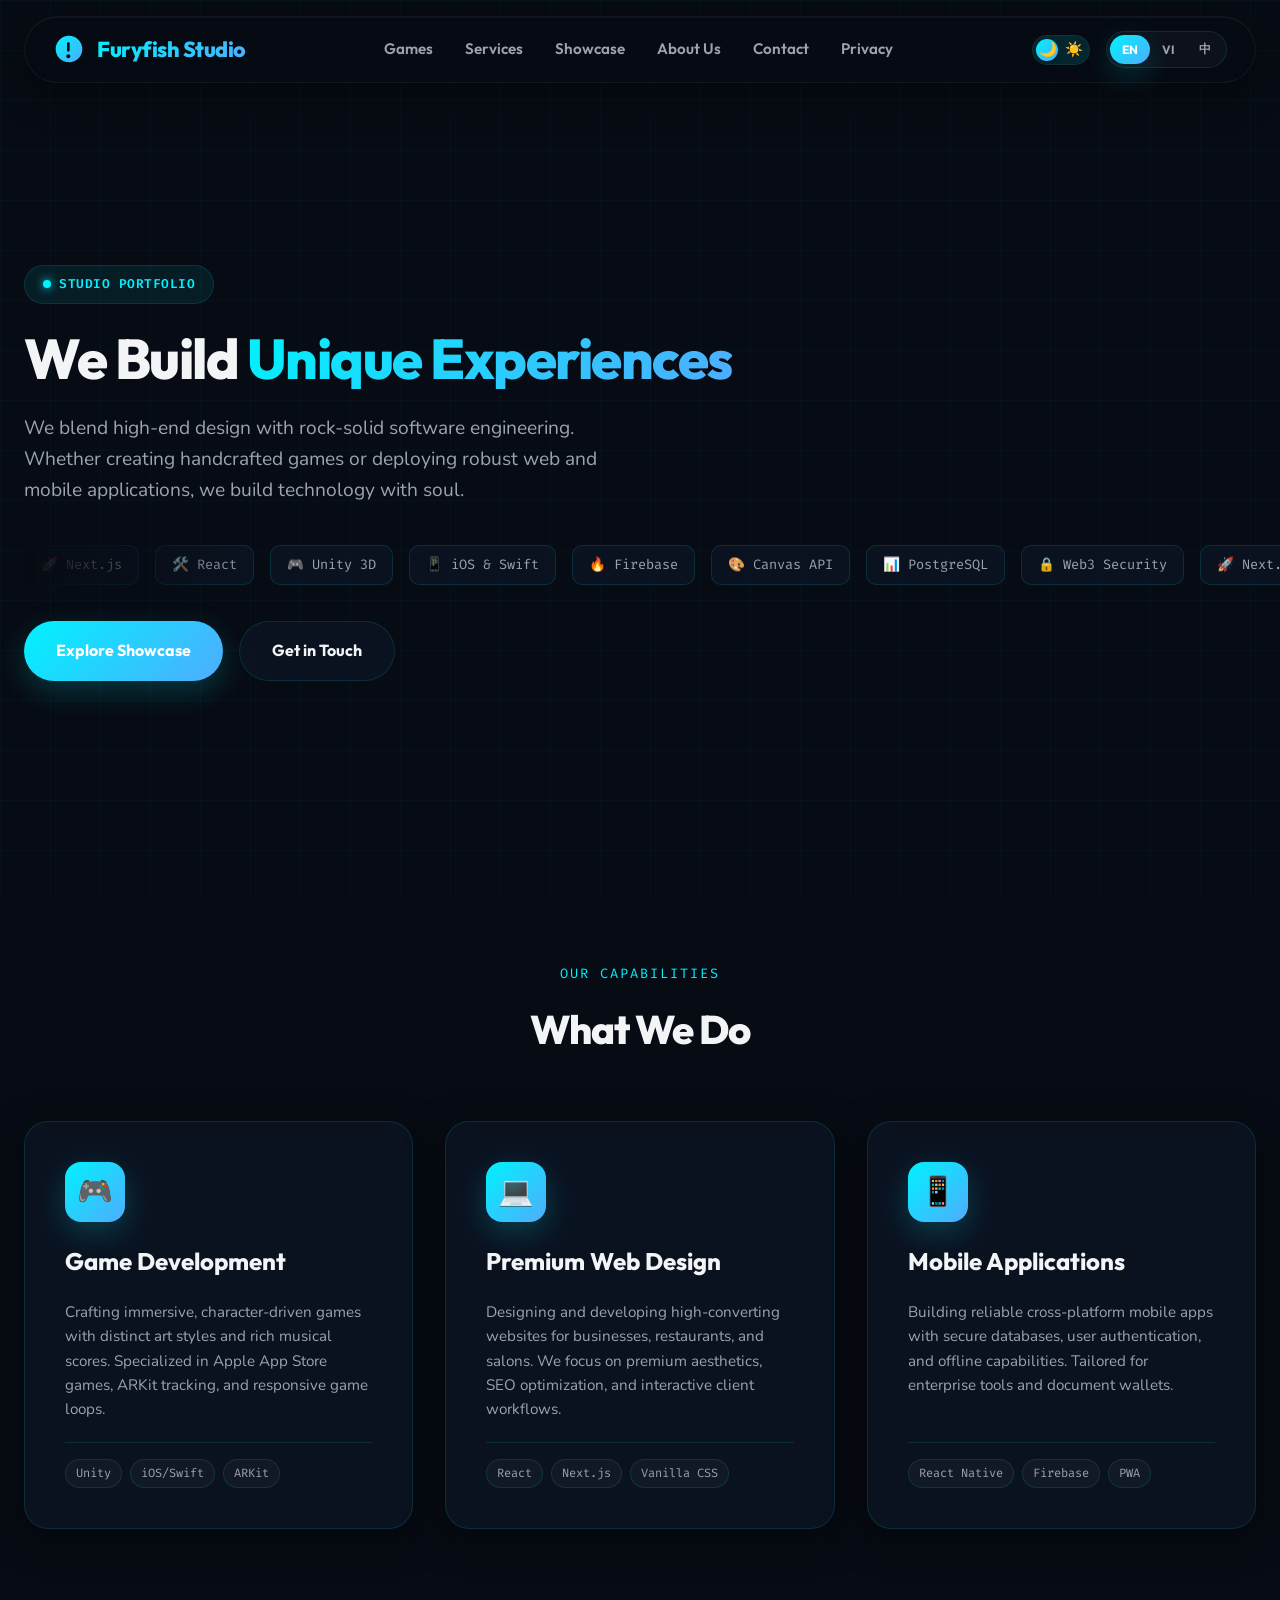
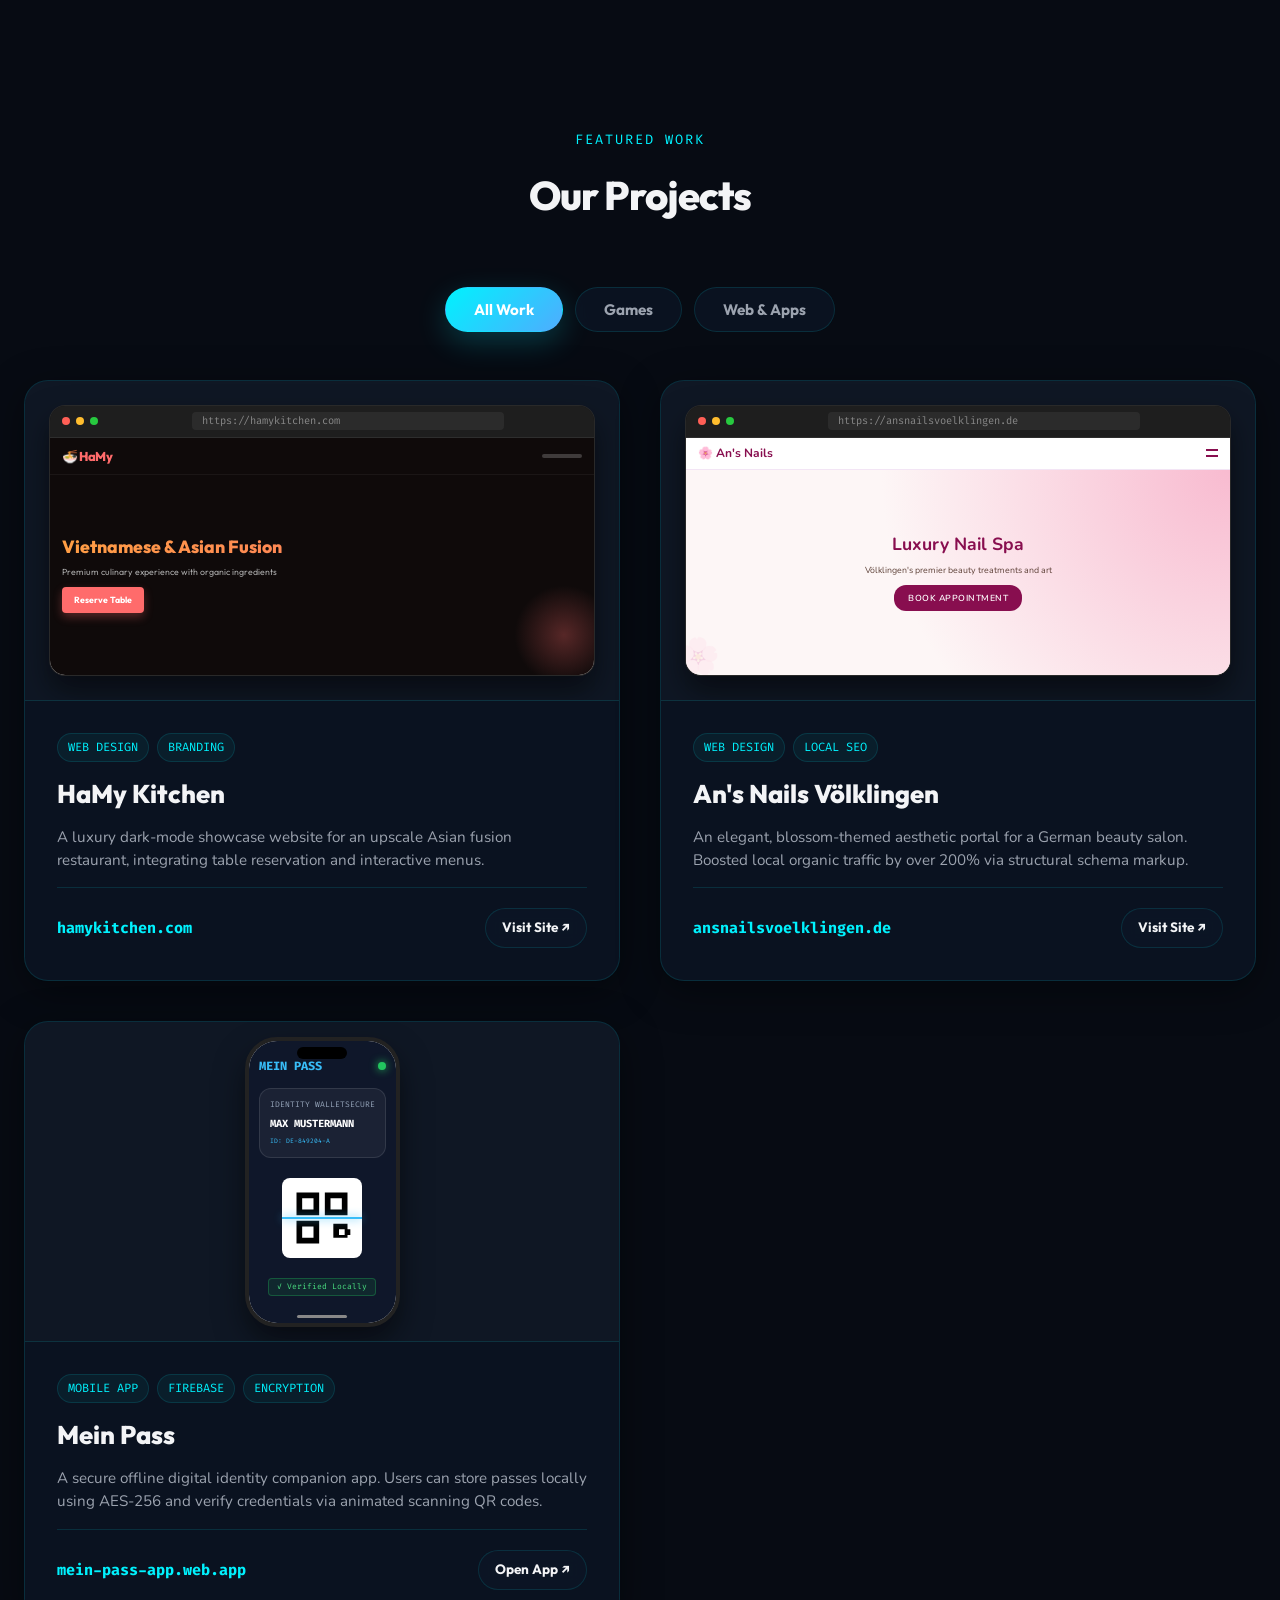
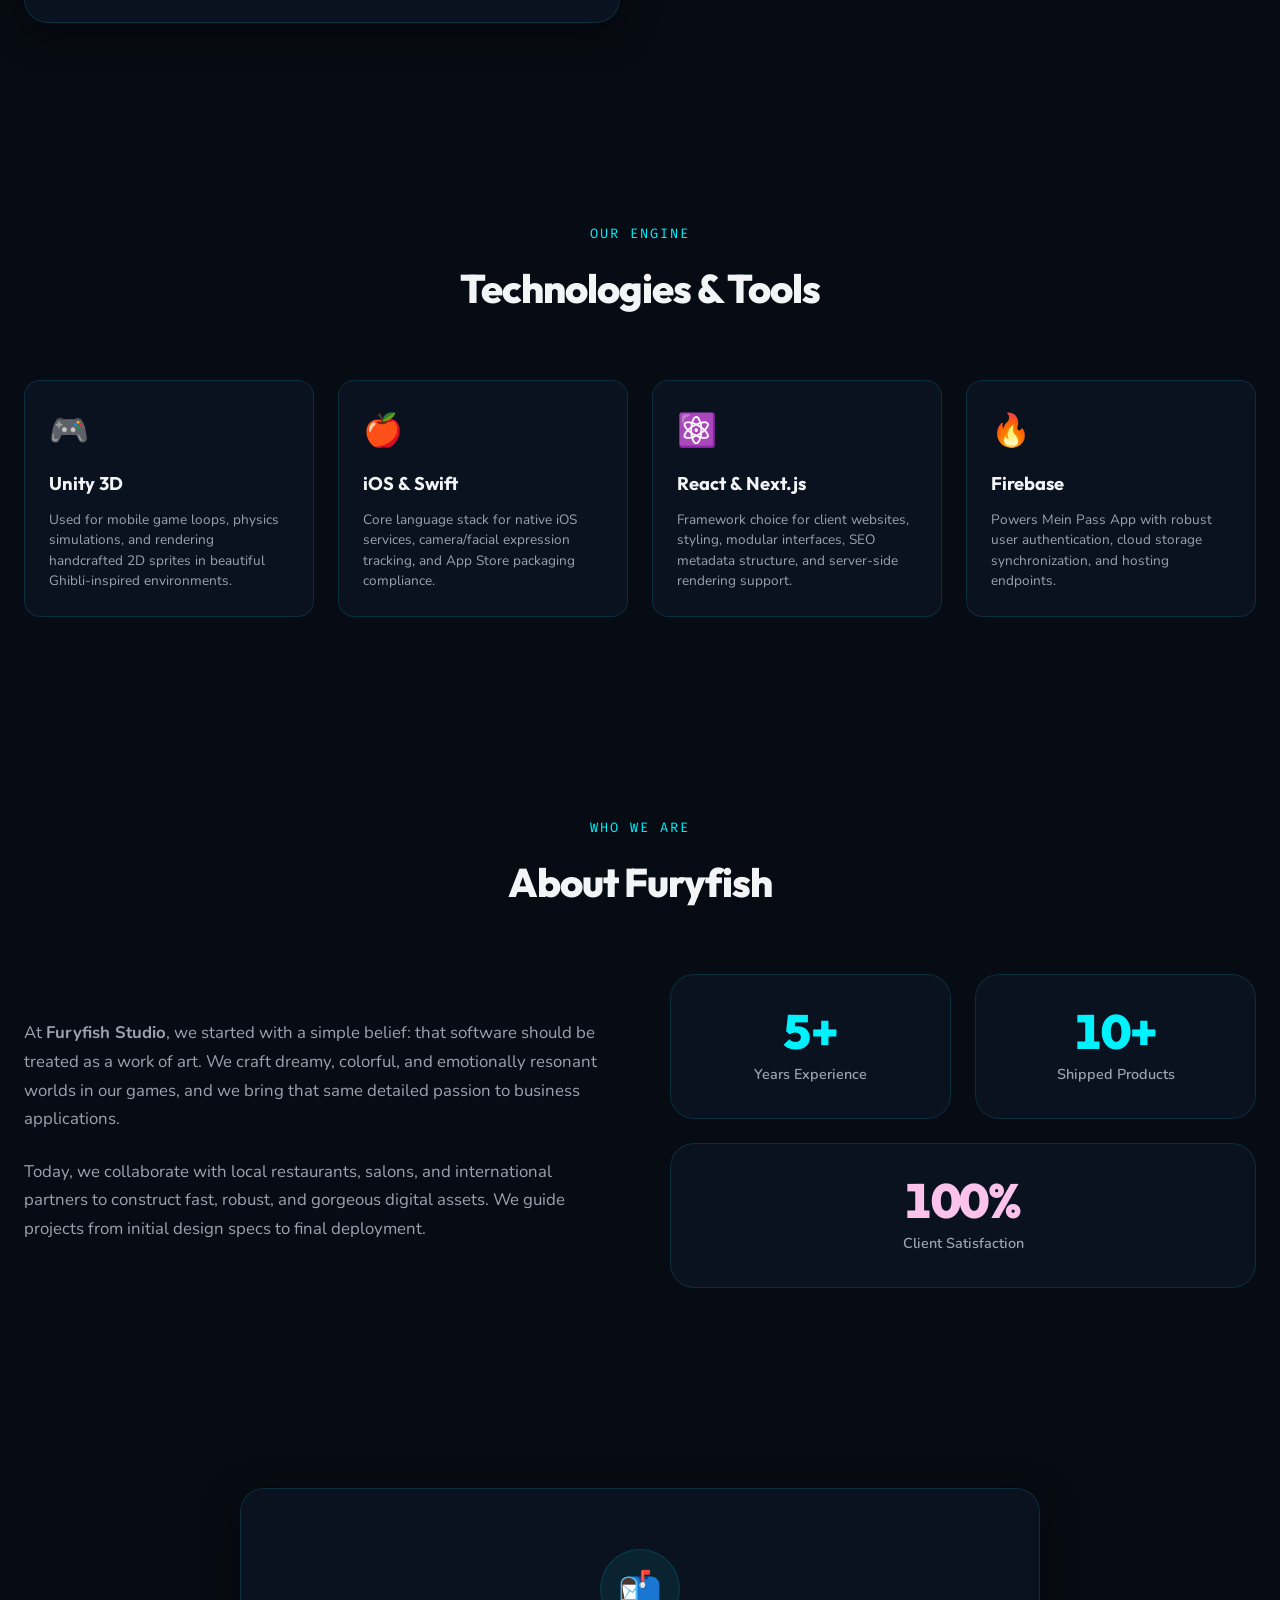
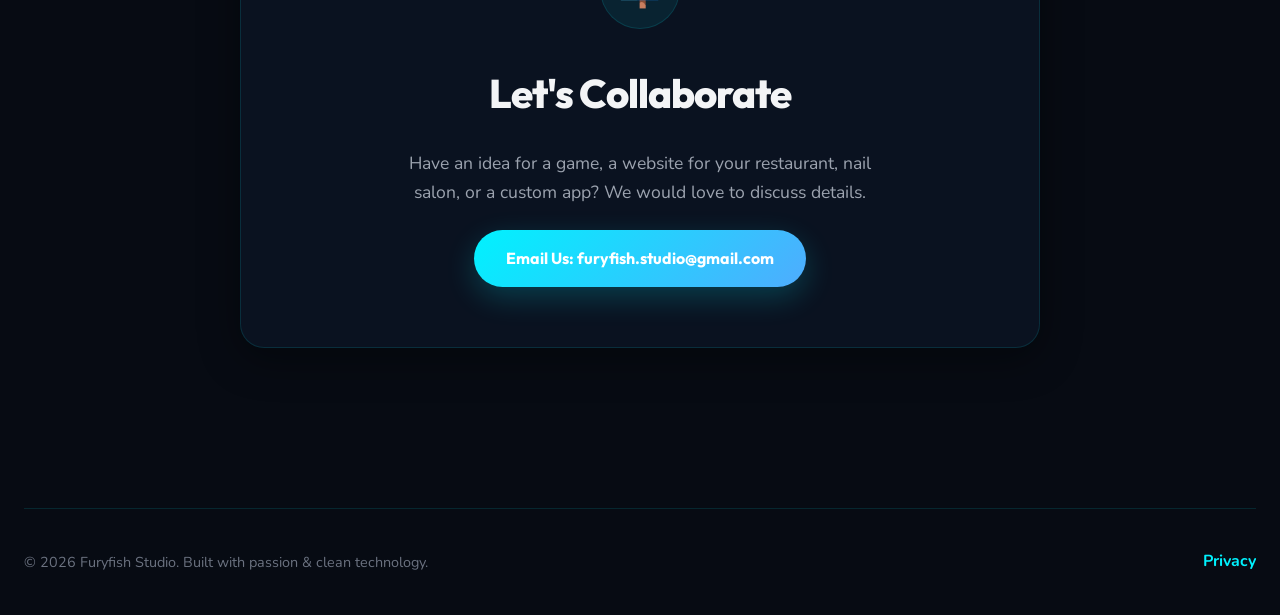
==== index.html @ 98fb96e5 "Redesign portfolio: Add premium dark/light themes, interactive CSS mockups, multi-language expansion" ====
<!DOCTYPE html>
<html lang="en" data-theme="dark">

<head>
    <meta charset="UTF-8">
    <meta name="viewport" content="width=device-width, initial-scale=1.0">
    <title>Furyfish Studio - Games, Apps & Premium Web Development</title>
    <meta name="description"
        content="Furyfish Studio - Premium game development and high-performance website/mobile app design. Discover our projects and software engineering capabilities.">
    <link rel="preconnect" href="https://fonts.googleapis.com">
    <link rel="preconnect" href="https://fonts.gstatic.com" crossorigin>
    <link href="https://fonts.googleapis.com/css2?family=Nunito:wght@400;500;600;700&family=Outfit:wght@400;500;600;700;800&family=Fira+Code:wght@400;500&display=swap" rel="stylesheet">
    <link rel="stylesheet" href="styles.css">
</head>

<body>
    <!-- Accessibility Skip Link -->
    <a href="#main-content" class="skip-link">Skip to main content</a>

    <!-- Background Grid & Canvas Particles -->
    <div class="background-grid"></div>
    <canvas id="abyss-canvas"></canvas>

    <!-- Animated Horizon Elements (Light Mode Only) -->
    <div class="clouds">
        <div class="cloud cloud-1"></div>
        <div class="cloud cloud-2"></div>
        <div class="cloud cloud-3"></div>
    </div>
    <div class="hills">
        <div class="hill hill-1"></div>
        <div class="hill hill-2"></div>
        <div class="hill hill-3"></div>
    </div>

    <div class="container">
        <!-- Navigation Menu -->
        <nav class="nav-menu">
            <a href="#" class="brand" aria-label="Furyfish Studio Home">
                <svg class="brand-logo" viewBox="0 0 24 24">
                    <defs>
                        <linearGradient id="logo-grad" x1="0%" y1="0%" x2="100%" y2="100%">
                            <stop offset="0%" stop-color="#00f2fe" />
                            <stop offset="100%" stop-color="#4facfe" />
                        </linearGradient>
                    </defs>
                    <path d="M12 2C6.48 2 2 6.48 2 12s4.48 10 10 10 10-4.48 10-10S17.52 2 12 2zm1 15.5c0 .83-.67 1.5-1.5 1.5s-1.5-.67-1.5-1.5.67-1.5 1.5-1.5 1.5.67 1.5 1.5zm-1.5-3.5c-.55 0-1-.45-1-1V8c0-.55.45-1 1-1s1.45.45 1 1v5c0 .55-.45 1-1 1z"/>
                </svg>
                <span class="brand-name">Furyfish Studio</span>
            </a>
            
            <div class="nav-links">
                <a href="#games" data-i18n="navGames">Games</a>
                <a href="#services" data-i18n="navServices">Services</a>
                <a href="#showcase" data-i18n="navShowcase">Showcase</a>
                <a href="#about" data-i18n="navAbout">About</a>
                <a href="#contact" data-i18n="navContact">Contact</a>
                <a href="privacy.html" data-i18n="navPrivacy">Privacy</a>
            </div>

            <div class="nav-controls">
                <!-- Theme Toggle Switch -->
                <button class="theme-toggle" id="theme-toggle" aria-label="Toggle light and dark theme">
                    <div class="theme-toggle-dot"></div>
                    <span class="theme-toggle-icon">🌙</span>
                    <span class="theme-toggle-icon">☀️</span>
                </button>

                <!-- Language Switcher -->
                <div class="lang-switcher">
                    <button class="lang-btn active" data-lang="en">EN</button>
                    <button class="lang-btn" data-lang="vi">VI</button>
                    <button class="lang-btn" data-lang="zh">中</button>
                </div>
            </div>
        </nav>

        <!-- Main Content Wrapper -->
        <main id="main-content">
            
            <!-- Hero Section -->
            <section class="hero">
                <div class="hero-info">
                    <div class="hero-badge" data-i18n="heroBadge">Studio Portfolio</div>
                    <h1 class="hero-title">
                        <span data-i18n="heroTitlePre">We Build</span> 
                        <span class="gradient-text" data-i18n="heroTitlePost">Unique Experiences</span>
                    </h1>
                    <p class="hero-tagline" data-i18n="heroTagline">
                        We blend high-end design with rock-solid software engineering. Whether creating handcrafted games or deploying robust web and mobile applications, we build technology with soul.
                    </p>
                    
                    <!-- Tech Marquee Slide -->
                    <div class="hero-tech-slider">
                        <div class="tech-track">
                            <span class="tech-tag">🚀 Next.js</span>
                            <span class="tech-tag">🛠️ React</span>
                            <span class="tech-tag">🎮 Unity 3D</span>
                            <span class="tech-tag">📱 iOS & Swift</span>
                            <span class="tech-tag">🔥 Firebase</span>
                            <span class="tech-tag">🎨 Canvas API</span>
                            <span class="tech-tag">📊 PostgreSQL</span>
                            <span class="tech-tag">🔒 Web3 Security</span>
                            <!-- Duplicated for Infinite Scroll Loop -->
                            <span class="tech-tag">🚀 Next.js</span>
                            <span class="tech-tag">🛠️ React</span>
                            <span class="tech-tag">🎮 Unity 3D</span>
                            <span class="tech-tag">📱 iOS & Swift</span>
                            <span class="tech-tag">🔥 Firebase</span>
                            <span class="tech-tag">🎨 Canvas API</span>
                            <span class="tech-tag">📊 PostgreSQL</span>
                            <span class="tech-tag">🔒 Web3 Security</span>
                        </div>
                    </div>

                    <div class="hero-ctas">
                        <a href="#showcase" class="btn-primary" data-i18n="heroCtaShowcase">Explore Portfolio</a>
                        <a href="#contact" class="btn-secondary" data-i18n="heroCtaContact">Discuss Project</a>
                    </div>
                </div>

                <!-- Floating Artwork on Right Side -->
                <div class="hero-art-container">
                    <div class="floating-artwork">
                        <span class="floating-logo-bg">🐟</span>
                        <div class="floating-badge fb-1">🎨 Creative Art</div>
                        <div class="floating-badge fb-2">⚡ Clean Code</div>
                        <div class="floating-badge fb-3">📱 Responsive</div>
                    </div>
                </div>
            </section>

            <!-- Services Section -->
            <section id="services" class="services">
                <div class="section-header">
                    <span class="section-pre" data-i18n="servicesSub">OUR CAPABILITIES</span>
                    <h2 class="section-title" data-i18n="servicesTitle">What We Do</h2>
                </div>
                <div class="services-grid">
                    <!-- Game Dev -->
                    <div class="service-card">
                        <div class="service-icon">🎮</div>
                        <h3 class="service-title" data-i18n="serviceGameTitle">Game Development</h3>
                        <p class="service-desc" data-i18n="serviceGameDesc">
                            Crafting immersive, character-driven games with distinct art styles and rich musical scores. Specialized in Apple App Store games, ARKit tracking, and responsive game loops.
                        </p>
                        <div class="service-techs">
                            <span class="service-tech-badge">Unity</span>
                            <span class="service-tech-badge">iOS/Swift</span>
                            <span class="service-tech-badge">ARKit</span>
                        </div>
                    </div>
                    <!-- Web Dev -->
                    <div class="service-card">
                        <div class="service-icon">💻</div>
                        <h3 class="service-title" data-i18n="serviceWebTitle">Premium Web Design</h3>
                        <p class="service-desc" data-i18n="serviceWebDesc">
                            Designing and developing high-converting websites for businesses, restaurants, and salons. We focus on premium aesthetics, SEO optimization, and interactive client workflows.
                        </p>
                        <div class="service-techs">
                            <span class="service-tech-badge">React</span>
                            <span class="service-tech-badge">Next.js</span>
                            <span class="service-tech-badge">Vanilla CSS</span>
                        </div>
                    </div>
                    <!-- Mobile Apps -->
                    <div class="service-card">
                        <div class="service-icon">📱</div>
                        <h3 class="service-title" data-i18n="serviceAppTitle">Mobile Applications</h3>
                        <p class="service-desc" data-i18n="serviceAppDesc">
                            Building reliable cross-platform mobile apps with secure databases, user authentication, and offline capabilities. Tailored for enterprise tools and document wallets.
                        </p>
                        <div class="service-techs">
                            <span class="service-tech-badge">React Native</span>
                            <span class="service-tech-badge">Firebase</span>
                            <span class="service-tech-badge">PWA</span>
                        </div>
                    </div>
                </div>
            </section>

            <!-- Showcase Section -->
            <section id="showcase" class="showcase">
                <div class="section-header">
                    <span class="section-pre" data-i18n="showcaseSub">FEATURED WORK</span>
                    <h2 class="section-title" data-i18n="showcaseTitle">Our Projects</h2>
                </div>

                <!-- Showcase Tabs Filters -->
                <div class="tabs-container">
                    <button class="tab-btn active" data-filter="all" data-i18n="tabAll">All Work</button>
                    <button class="tab-btn" data-filter="game" data-i18n="tabGames">Games</button>
                    <button class="tab-btn" data-filter="web-app" data-i18n="tabWebApps">Web & Apps</button>
                </div>

                <!-- Grid containing both JSON-loaded games and local mockups -->
                <div class="showcase-grid" id="showcase-grid">
                    
                    <!-- 1. HaMy Kitchen (Local Web Showcase) -->
                    <article class="project-card" data-type="web-app" data-project-id="hamy">
                        <div class="project-media-container">
                            <div class="mockup-browser">
                                <div class="browser-header">
                                    <div class="browser-dots">
                                        <div class="browser-dot bd-close"></div>
                                        <div class="browser-dot bd-min"></div>
                                        <div class="browser-dot bd-max"></div>
                                    </div>
                                    <div class="browser-address">https://hamykitchen.com</div>
                                </div>
                                <div class="browser-screen">
                                    <!-- Embedded Miniature Site Preview -->
                                    <div class="preview-hamy">
                                        <nav class="hamy-nav">
                                            <span class="hamy-logo">🍜 HaMy</span>
                                            <div class="hamy-nav-links"></div>
                                        </nav>
                                        <div class="hamy-hero">
                                            <span class="hamy-title">Vietnamese & Asian Fusion</span>
                                            <span class="hamy-sub">Premium culinary experience with organic ingredients</span>
                                            <span class="hamy-btn">Reserve Table</span>
                                            <div class="hamy-circle-food"></div>
                                        </div>
                                    </div>
                                </div>
                            </div>
                        </div>
                        <div class="project-details">
                            <div class="project-tags">
                                <span class="project-tag">Web Design</span>
                                <span class="project-tag">Branding</span>
                            </div>
                            <h3 class="project-title" data-i18n="projHamyTitle">HaMy Kitchen</h3>
                            <p class="project-subtitle" data-i18n="projHamySub">A luxury dark-mode showcase website for an upscale Asian fusion restaurant, integrating table reservation and interactive menus.</p>
                            <div class="project-footer">
                                <span class="project-meta-label">hamykitchen.com</span>
                                <div class="project-links">
                                    <a href="https://hamykitchen.com" target="_blank" rel="noopener noreferrer" class="btn-secondary" style="padding: 8px 16px; font-size: 0.85rem;" onclick="event.stopPropagation();">Visit Site ↗</a>
                                </div>
                            </div>
                        </div>
                    </article>

                    <!-- 2. An's Nails (Local Web Showcase) -->
                    <article class="project-card" data-type="web-app" data-project-id="nails">
                        <div class="project-media-container">
                            <div class="mockup-browser">
                                <div class="browser-header">
                                    <div class="browser-dots">
                                        <div class="browser-dot bd-close"></div>
                                        <div class="browser-dot bd-min"></div>
                                        <div class="browser-dot bd-max"></div>
                                    </div>
                                    <div class="browser-address">https://ansnailsvoelklingen.de</div>
                                </div>
                                <div class="browser-screen">
                                    <div class="preview-nails">
                                        <header class="nails-header">
                                            <span class="nails-logo">🌸 An's Nails</span>
                                            <div class="nails-hamburger"></div>
                                        </header>
                                        <div class="nails-hero">
                                            <span class="nails-title">Luxury Nail Spa</span>
                                            <span class="nails-sub">Völklingen's premier beauty treatments and art</span>
                                            <span class="nails-btn">Book Appointment</span>
                                            <span class="nails-flower">🌸</span>
                                        </div>
                                    </div>
                                </div>
                            </div>
                        </div>
                        <div class="project-details">
                            <div class="project-tags">
                                <span class="project-tag">Web Design</span>
                                <span class="project-tag">Local SEO</span>
                            </div>
                            <h3 class="project-title" data-i18n="projNailsTitle">An's Nails Völklingen</h3>
                            <p class="project-subtitle" data-i18n="projNailsSub">An elegant, blossom-themed aesthetic portal for a German beauty salon. Boosted local organic traffic by over 200% via structural schema markup.</p>
                            <div class="project-footer">
                                <span class="project-meta-label">ansnailsvoelklingen.de</span>
                                <div class="project-links">
                                    <a href="https://ansnailsvoelklingen.de" target="_blank" rel="noopener noreferrer" class="btn-secondary" style="padding: 8px 16px; font-size: 0.85rem;" onclick="event.stopPropagation();">Visit Site ↗</a>
                                </div>
                            </div>
                        </div>
                    </article>

                    <!-- 3. Mein Pass App (Local App Showcase) -->
                    <article class="project-card" data-type="web-app" data-project-id="pass">
                        <div class="project-media-container">
                            <div class="mockup-phone">
                                <div class="phone-island"></div>
                                <div class="phone-screen">
                                    <div class="preview-pass">
                                        <div class="pass-header">
                                            <span class="pass-title">MEIN PASS</span>
                                            <div class="pass-status"></div>
                                        </div>
                                        <div class="pass-card">
                                            <div class="pass-card-header">
                                                <span>IDENTITY WALLET</span>
                                                <span>SECURE</span>
                                            </div>
                                            <span class="pass-name">MAX MUSTERMANN</span>
                                            <span style="font-size: 0.4rem; color: #38bdf8;">ID: DE-849204-A</span>
                                        </div>
                                        <div class="pass-qr-box">
                                            <svg viewBox="0 0 24 24">
                                                <!-- Basic QR graphic representation -->
                                                <path d="M3 3h8v8H3zm2 2v4h4V5zm8-2h8v8h-8zm2 2v4h4V5zM3 13h8v8H3zm2 2v4h4v-4zm13-1h3v2h-3zm-2 2h2v3h-2zm2 2h3v1h-3zm-2-4h2v2h-2zm4 2h2v2h-2z" />
                                            </svg>
                                            <div class="pass-scanner-line"></div>
                                        </div>
                                        <div class="pass-verify-badge">
                                            <span>✓ Verified Locally</span>
                                        </div>
                                    </div>
                                </div>
                                <div class="phone-home-indicator"></div>
                            </div>
                        </div>
                        <div class="project-details">
                            <div class="project-tags">
                                <span class="project-tag">Mobile App</span>
                                <span class="project-tag">Firebase</span>
                                <span class="project-tag">Encryption</span>
                            </div>
                            <h3 class="project-title" data-i18n="projPassTitle">Mein Pass</h3>
                            <p class="project-subtitle" data-i18n="projPassSub">A secure offline digital identity companion app. Users can store passes locally using AES-256 and verify credentials via animated scanning QR codes.</p>
                            <div class="project-footer">
                                <span class="project-meta-label">mein-pass-app.web.app</span>
                                <div class="project-links">
                                    <a href="https://mein-pass-app.web.app" target="_blank" rel="noopener noreferrer" class="btn-secondary" style="padding: 8px 16px; font-size: 0.85rem;" onclick="event.stopPropagation();">Open App ↗</a>
                                </div>
                            </div>
                        </div>
                    </article>

                    <!-- Games loaded from games.json will be dynamically inserted here -->
                </div>
            </section>

            <!-- Tech Stack Section -->
            <section id="tech" class="tech-stack">
                <div class="section-header">
                    <span class="section-pre" data-i18n="techSub">OUR ENGINE</span>
                    <h2 class="section-title" data-i18n="techTitle">Technologies & Tools</h2>
                </div>
                <div class="tech-grid">
                    <!-- Unity -->
                    <div class="tech-card">
                        <div class="tech-icon">🎮</div>
                        <h3 class="tech-name" data-i18n="techUnityTitle">Unity 3D</h3>
                        <p class="tech-desc" data-i18n="techUnityDesc">Used for mobile game loops, physics simulations, and rendering handcrafted 2D sprites in beautiful Ghibli-inspired environments.</p>
                    </div>
                    <!-- iOS / Swift -->
                    <div class="tech-card">
                        <div class="tech-icon">🍎</div>
                        <h3 class="tech-name" data-i18n="techSwiftTitle">iOS & Swift</h3>
                        <p class="tech-desc" data-i18n="techSwiftDesc">Core language stack for native iOS services, camera/facial expression tracking, and App Store packaging compliance.</p>
                    </div>
                    <!-- React / Next -->
                    <div class="tech-card">
                        <div class="tech-icon">⚛️</div>
                        <h3 class="tech-name" data-i18n="techReactTitle">React & Next.js</h3>
                        <p class="tech-desc" data-i18n="techReactDesc">Framework choice for client websites, styling, modular interfaces, SEO metadata structure, and server-side rendering support.</p>
                    </div>
                    <!-- Firebase -->
                    <div class="tech-card">
                        <div class="tech-icon">🔥</div>
                        <h3 class="tech-name" data-i18n="techFirebaseTitle">Firebase</h3>
                        <p class="tech-desc" data-i18n="techFirebaseDesc">Powers Mein Pass App with robust user authentication, cloud storage synchronization, and hosting endpoints.</p>
                    </div>
                </div>
            </section>

            <!-- About Section -->
            <section id="about" class="about">
                <div class="section-header">
                    <span class="section-pre" data-i18n="aboutSub">WHO WE ARE</span>
                    <h2 class="section-title" data-i18n="aboutTitle">About Furyfish</h2>
                </div>
                <div class="about-columns">
                    <div class="about-text">
                        <p data-i18n="aboutText1">
                            At <strong>Furyfish Studio</strong>, we started with a simple belief: that software should be treated as a work of art. We craft dreamy, colorful, and emotionally resonant worlds in our games, and we bring that same detailed passion to business applications.
                        </p>
                        <p data-i18n="aboutText2">
                            Today, we collaborate with local restaurants, salons, and international partners to construct fast, robust, and gorgeous digital assets. We guide projects from initial design specs to final deployment.
                        </p>
                    </div>
                    <div class="about-stats">
                        <div class="stat-box">
                            <span class="stat-num">5+</span>
                            <span class="stat-label" data-i18n="statExpLabel">Years Experience</span>
                        </div>
                        <div class="stat-box">
                            <span class="stat-num">10+</span>
                            <span class="stat-label" data-i18n="statAppsLabel">Shipped Products</span>
                        </div>
                        <div class="stat-box" style="grid-column: span 2;">
                            <span class="stat-num" style="color: var(--accent-secondary);">100%</span>
                            <span class="stat-label" data-i18n="statHappyLabel">Client Satisfaction</span>
                        </div>
                    </div>
                </div>
            </section>

            <!-- Contact Section -->
            <section id="contact" class="contact">
                <div class="contact-card">
                    <div class="contact-icon">📬</div>
                    <h2 class="section-title" data-i18n="contactTitle" style="margin-bottom: 0;">Let's Collaborate</h2>
                    <p class="contact-desc" data-i18n="contactDesc">Have an idea for a game, a website for your restaurant, nail salon, or a custom app? We would love to discuss details.</p>
                    <a href="mailto:furyfish.studio@gmail.com" class="btn-primary" data-i18n="contactCta">Email Us: furyfish.studio@gmail.com</a>
                </div>
            </section>

        </main>

        <!-- Footer -->
        <footer>
            <div class="footer-content">
                <p data-i18n="footerText">© 2026 Furyfish Studio. Built with passion & clean technology.</p>
                <a href="privacy.html" data-i18n="navPrivacy">Privacy Policy</a>
            </div>
        </footer>
    </div>

    <!-- Case Study / Project Detail Modal Overlay -->
    <div class="modal-overlay" id="project-modal" role="dialog" aria-modal="true" aria-labelledby="modal-project-title">
        <div class="modal-content">
            <button class="close-btn" id="modal-close" aria-label="Close modal">×</button>
            <div class="modal-body">
                <img src="assets/placeholder.png" alt="Project Screenshot" class="modal-hero-image" id="modal-image">
                <div class="modal-header-info">
                    <div class="modal-title-row">
                        <h2 class="modal-title" id="modal-project-title">Project Name</h2>
                    </div>
                    <div class="modal-tech-list" id="modal-tech"></div>
                </div>
                <hr style="border: 0; border-top: 1px solid var(--border-color);">
                <div>
                    <h4 class="modal-section-title">Overview</h4>
                    <p class="modal-text" id="modal-desc">Project overview and details will be rendered here dynamically.</p>
                </div>
                <div>
                    <h4 class="modal-section-title">Key Highlights</h4>
                    <ul class="modal-features-list" id="modal-features">
                        <!-- Key features list items -->
                    </ul>
                </div>
                <div style="margin-top: 24px; display: flex; gap: 16px;" id="modal-links-container">
                    <!-- Project link buttons -->
                </div>
            </div>
        </div>
    </div>

    <script src="main.js"></script>
</body>

</html>
---- styles.css ----
:root {
    --font-heading: 'Outfit', -apple-system, BlinkMacSystemFont, 'Segoe UI', Roboto, sans-serif;
    --font-body: 'Nunito', -apple-system, BlinkMacSystemFont, 'Segoe UI', Roboto, sans-serif;
    --font-mono: 'Fira Code', 'Courier New', Courier, monospace;
    
    --transition-smooth: all 0.3s cubic-bezier(0.4, 0, 0.2, 1);
    --transition-bounce: all 0.5s cubic-bezier(0.34, 1.56, 0.64, 1);
    
    /* Global Radius */
    --radius-lg: 24px;
    --radius-md: 16px;
    --radius-sm: 10px;
    --radius-full: 9999px;
}

/* -------------------------------------------------------------
   🌑 DARK THEME: MIDNIGHT ABYSSAL (Default)
   ------------------------------------------------------------- */
[data-theme="dark"] {
    --bg-main: #070b13;
    --bg-card: rgba(13, 22, 38, 0.75);
    --bg-nav: rgba(7, 11, 19, 0.7);
    --border-color: rgba(0, 242, 254, 0.12);
    --border-hover: rgba(0, 242, 254, 0.4);
    --text-primary: #f3f4f6;
    --text-secondary: #9ca3af;
    --text-muted: #6b7280;
    
    --accent-primary: #00f2fe;
    --accent-secondary: #fbc2eb;
    --accent-gradient: linear-gradient(135deg, #00f2fe 0%, #4facfe 100%);
    --accent-glow: 0 10px 30px rgba(0, 242, 254, 0.2);
    --accent-shadow-hover: 0 20px 50px rgba(0, 242, 254, 0.3);
    
    --shadow-soft: 0 10px 40px rgba(0, 0, 0, 0.4);
    --shadow-hover: 0 20px 60px rgba(0, 242, 254, 0.15);
    
    --glass-bg: rgba(13, 22, 38, 0.7);
    --glass-border: rgba(255, 255, 255, 0.05);
    --glass-shadow: inset 0 1px 1px rgba(255, 255, 255, 0.05);
    
    --grid-bg: rgba(0, 242, 254, 0.02);
    --grid-line: rgba(0, 242, 254, 0.04);
}

/* -------------------------------------------------------------
   ☀️ LIGHT THEME: DREAMY HORIZON
   ------------------------------------------------------------- */
[data-theme="light"] {
    --bg-main: #f0f6fc;
    --bg-card: rgba(255, 255, 255, 0.85);
    --bg-nav: rgba(255, 255, 255, 0.7);
    --border-color: rgba(102, 126, 234, 0.15);
    --border-hover: rgba(102, 126, 234, 0.4);
    --text-primary: #2d3748;
    --text-secondary: #4a5568;
    --text-muted: #718096;
    
    --accent-primary: #667eea;
    --accent-secondary: #764ba2;
    --accent-gradient: linear-gradient(135deg, #667eea 0%, #764ba2 100%);
    --accent-glow: 0 10px 30px rgba(102, 126, 234, 0.15);
    --accent-shadow-hover: 0 20px 50px rgba(102, 126, 234, 0.25);
    
    --shadow-soft: 0 10px 40px rgba(102, 126, 234, 0.08);
    --shadow-hover: 0 20px 60px rgba(102, 126, 234, 0.18);
    
    --glass-bg: rgba(255, 255, 255, 0.8);
    --glass-border: rgba(255, 255, 255, 0.4);
    --glass-shadow: inset 0 1px 1px rgba(255, 255, 255, 0.2);
    
    --grid-bg: rgba(102, 126, 234, 0.01);
    --grid-line: rgba(102, 126, 234, 0.03);
}

/* -------------------------------------------------------------
   BASE RESET & LAYOUT
   ------------------------------------------------------------- */
* {
    margin: 0;
    padding: 0;
    box-sizing: border-box;
}

html {
    scroll-behavior: smooth;
    font-size: 16px;
}

body {
    font-family: var(--font-body);
    background-color: var(--bg-main);
    color: var(--text-primary);
    overflow-x: hidden;
    position: relative;
    min-height: 100vh;
    line-height: 1.6;
    transition: background-color 0.5s ease, color 0.3s ease;
}

/* Background Grid Overlay */
.background-grid {
    position: fixed;
    top: 0;
    left: 0;
    width: 100%;
    height: 100%;
    z-index: 0;
    pointer-events: none;
    background-size: 50px 50px;
    background-image: 
        linear-gradient(to right, var(--grid-line) 1px, transparent 1px),
        linear-gradient(to bottom, var(--grid-line) 1px, transparent 1px);
    opacity: 0.8;
}

canvas#abyss-canvas {
    position: fixed;
    top: 0;
    left: 0;
    width: 100%;
    height: 100%;
    z-index: 0;
    pointer-events: none;
}

/* Custom Scrollbar */
::-webkit-scrollbar {
    width: 10px;
}
::-webkit-scrollbar-track {
    background: var(--bg-main);
}
::-webkit-scrollbar-thumb {
    background: var(--border-color);
    border-radius: var(--radius-full);
}
::-webkit-scrollbar-thumb:hover {
    background: var(--accent-primary);
}

/* Skip to Content Accessibility */
.skip-link {
    position: absolute;
    top: -100px;
    left: 0;
    background: var(--accent-primary);
    color: #000;
    padding: 8px 16px;
    z-index: 1000;
    transition: top 0.2s;
    font-family: var(--font-heading);
    font-weight: 700;
    border-radius: 0 0 var(--radius-sm) 0;
}
.skip-link:focus {
    top: 0;
}

.container {
    position: relative;
    z-index: 1;
    max-width: 1280px;
    margin: 0 auto;
    padding: 0 24px;
}

/* -------------------------------------------------------------
   NAV BAR
   ------------------------------------------------------------- */
.nav-menu {
    position: sticky;
    top: 16px;
    z-index: 100;
    display: flex;
    justify-content: space-between;
    align-items: center;
    padding: 14px 28px;
    margin-top: 16px;
    background: var(--bg-nav);
    backdrop-filter: blur(16px);
    -webkit-backdrop-filter: blur(16px);
    border-radius: var(--radius-full);
    border: 1px solid var(--glass-border);
    box-shadow: var(--shadow-soft), var(--glass-shadow);
    transition: var(--transition-smooth);
}

.brand {
    display: flex;
    align-items: center;
    gap: 12px;
    text-decoration: none;
    color: var(--text-primary);
}

.brand-logo {
    width: 32px;
    height: 32px;
    fill: url(#logo-grad);
    animation: swim 4s ease-in-out infinite;
}

.brand-name {
    font-family: var(--font-heading);
    font-weight: 800;
    font-size: 1.35rem;
    letter-spacing: -0.5px;
    background: var(--accent-gradient);
    -webkit-background-clip: text;
    -webkit-text-fill-color: transparent;
    background-clip: text;
}

.nav-links {
    display: flex;
    align-items: center;
    gap: 32px;
}

.nav-links a {
    text-decoration: none;
    color: var(--text-secondary);
    font-weight: 600;
    font-size: 0.95rem;
    font-family: var(--font-heading);
    transition: var(--transition-smooth);
    position: relative;
    padding: 4px 0;
}

.nav-links a:hover,
.nav-links a.active {
    color: var(--text-primary);
}

.nav-links a::after {
    content: '';
    position: absolute;
    bottom: 0;
    left: 0;
    width: 0;
    height: 2px;
    background: var(--accent-gradient);
    transition: var(--transition-smooth);
}

.nav-links a:hover::after,
.nav-links a.active::after {
    width: 100%;
}

.nav-controls {
    display: flex;
    align-items: center;
    gap: 16px;
}

/* Theme Toggle Slider */
.theme-toggle {
    background: var(--border-color);
    border: 1px solid var(--glass-border);
    cursor: pointer;
    width: 58px;
    height: 30px;
    border-radius: var(--radius-full);
    position: relative;
    display: flex;
    align-items: center;
    justify-content: space-between;
    padding: 0 6px;
    transition: var(--transition-smooth);
}

.theme-toggle-dot {
    position: absolute;
    top: 3px;
    left: 3px;
    width: 22px;
    height: 22px;
    background: var(--accent-gradient);
    border-radius: 50%;
    transition: var(--transition-bounce);
    box-shadow: 0 2px 5px rgba(0,0,0,0.2);
}

[data-theme="light"] .theme-toggle-dot {
    left: 31px;
}

.theme-toggle-icon {
    font-size: 0.9rem;
    z-index: 1;
    user-select: none;
}

/* Language Switcher */
.lang-switcher {
    display: flex;
    background: rgba(255, 255, 255, 0.03);
    border: 1px solid var(--border-color);
    padding: 3px;
    border-radius: var(--radius-full);
}

.lang-btn {
    background: transparent;
    border: none;
    color: var(--text-secondary);
    font-family: var(--font-heading);
    font-weight: 700;
    font-size: 0.75rem;
    padding: 6px 12px;
    border-radius: var(--radius-full);
    cursor: pointer;
    transition: var(--transition-smooth);
}

.lang-btn:hover {
    color: var(--text-primary);
}

.lang-btn.active {
    background: var(--accent-gradient);
    color: #fff;
    box-shadow: var(--accent-glow);
}

/* -------------------------------------------------------------
   HERO SECTION
   ------------------------------------------------------------- */
.hero {
    display: grid;
    grid-template-columns: 1.2fr 0.8fr;
    gap: 48px;
    align-items: center;
    padding: 80px 0;
    min-height: calc(100vh - 120px);
}

.hero-info {
    display: flex;
    flex-direction: column;
    gap: 24px;
}

.hero-badge {
    align-self: flex-start;
    display: inline-flex;
    align-items: center;
    gap: 8px;
    background: rgba(0, 242, 254, 0.08);
    border: 1px solid var(--border-color);
    color: var(--accent-primary);
    padding: 8px 18px;
    border-radius: var(--radius-full);
    font-family: var(--font-mono);
    font-size: 0.8rem;
    font-weight: 600;
    letter-spacing: 0.5px;
    text-transform: uppercase;
}

[data-theme="light"] .hero-badge {
    background: rgba(102, 126, 234, 0.08);
    color: var(--accent-primary);
}

.hero-badge::before {
    content: '';
    display: inline-block;
    width: 8px;
    height: 8px;
    border-radius: 50%;
    background: var(--accent-primary);
    box-shadow: 0 0 10px var(--accent-primary);
    animation: pulse 1.5s ease-in-out infinite;
}

.hero-title {
    font-family: var(--font-heading);
    font-weight: 800;
    font-size: 3.5rem;
    line-height: 1.1;
    letter-spacing: -1.5px;
}

.hero-title .gradient-text {
    background: var(--accent-gradient);
    -webkit-background-clip: text;
    -webkit-text-fill-color: transparent;
    background-clip: text;
    display: inline-block;
}

.hero-tagline {
    font-size: 1.2rem;
    color: var(--text-secondary);
    max-width: 600px;
    line-height: 1.6;
}

.tagline-highlight {
    color: var(--text-primary);
    font-weight: 700;
    border-bottom: 2px dashed var(--accent-primary);
}

/* Hero Technology Slide Track */
.hero-tech-slider {
    margin-top: 16px;
    overflow: hidden;
    width: 100%;
    mask-image: linear-gradient(to right, transparent, #000 10%, #000 90%, transparent);
    -webkit-mask-image: linear-gradient(to right, transparent, #000 10%, #000 90%, transparent);
}

.tech-track {
    display: flex;
    gap: 16px;
    width: max-content;
    animation: scroll-tech 25s linear infinite;
}

.tech-tag {
    background: var(--bg-card);
    border: 1px solid var(--border-color);
    border-radius: var(--radius-sm);
    padding: 8px 16px;
    font-family: var(--font-mono);
    font-size: 0.85rem;
    color: var(--text-secondary);
    display: flex;
    align-items: center;
    gap: 8px;
    white-space: nowrap;
}

.tech-tag i {
    color: var(--accent-primary);
}

.hero-ctas {
    display: flex;
    gap: 16px;
    margin-top: 12px;
}

/* Premium Button Designs */
.btn-primary {
    background: var(--accent-gradient);
    color: #fff;
    text-decoration: none;
    padding: 16px 32px;
    border-radius: var(--radius-full);
    font-family: var(--font-heading);
    font-weight: 700;
    font-size: 1rem;
    display: inline-flex;
    align-items: center;
    gap: 10px;
    box-shadow: var(--accent-glow);
    transition: var(--transition-bounce);
    border: none;
    cursor: pointer;
}

.btn-primary:hover {
    transform: translateY(-4px);
    box-shadow: var(--accent-shadow-hover);
}

.btn-primary:active {
    transform: translateY(-1px) scale(0.98);
}

.btn-secondary {
    background: var(--bg-card);
    border: 1px solid var(--border-color);
    color: var(--text-primary);
    text-decoration: none;
    padding: 16px 32px;
    border-radius: var(--radius-full);
    font-family: var(--font-heading);
    font-weight: 700;
    font-size: 1rem;
    display: inline-flex;
    align-items: center;
    gap: 10px;
    transition: var(--transition-bounce);
    cursor: pointer;
    backdrop-filter: blur(8px);
}

.btn-secondary:hover {
    transform: translateY(-4px);
    border-color: var(--accent-primary);
    background: rgba(255, 255, 255, 0.02);
}

.btn-secondary:active {
    transform: translateY(-1px) scale(0.98);
}

/* Floating Art Container */
.hero-art-container {
    position: relative;
    display: flex;
    justify-content: center;
    align-items: center;
}

.floating-artwork {
    width: 320px;
    height: 320px;
    border-radius: var(--radius-lg);
    background: radial-gradient(circle at top left, rgba(0, 242, 254, 0.15) 0%, transparent 60%),
                radial-gradient(circle at bottom right, rgba(251, 194, 235, 0.1) 0%, transparent 60%);
    border: 1px solid var(--border-color);
    box-shadow: var(--shadow-soft);
    position: relative;
    animation: float 6s ease-in-out infinite;
    backdrop-filter: blur(12px);
    display: flex;
    flex-direction: column;
    justify-content: center;
    align-items: center;
    gap: 16px;
    text-align: center;
    padding: 30px;
}

.floating-logo-bg {
    font-size: 5rem;
    animation: pulse-art 3s ease-in-out infinite;
}

.floating-badge {
    position: absolute;
    padding: 10px 18px;
    background: var(--glass-bg);
    border: 1px solid var(--glass-border);
    border-radius: var(--radius-md);
    box-shadow: var(--shadow-soft);
    font-family: var(--font-mono);
    font-size: 0.8rem;
    font-weight: 700;
    color: var(--accent-primary);
}

.fb-1 {
    top: -20px;
    left: -20px;
    animation: float-offset 5s ease-in-out infinite;
}

.fb-2 {
    bottom: -15px;
    right: -15px;
    animation: float-offset 6s ease-in-out infinite 1s;
}

.fb-3 {
    top: 60%;
    left: -40px;
    animation: float-offset 7s ease-in-out infinite 0.5s;
    color: var(--accent-secondary);
}

/* -------------------------------------------------------------
   SERVICES SECTION
   ------------------------------------------------------------- */
.services {
    padding: 100px 0;
}

.section-header {
    text-align: center;
    margin-bottom: 60px;
}

.section-pre {
    font-family: var(--font-mono);
    font-size: 0.85rem;
    color: var(--accent-primary);
    text-transform: uppercase;
    letter-spacing: 2px;
    display: block;
    margin-bottom: 12px;
}

.section-title {
    font-family: var(--font-heading);
    font-weight: 800;
    font-size: 2.5rem;
    letter-spacing: -1px;
}

.services-grid {
    display: grid;
    grid-template-columns: repeat(3, 1fr);
    gap: 32px;
}

.service-card {
    background: var(--bg-card);
    border: 1px solid var(--border-color);
    border-radius: var(--radius-lg);
    padding: 40px;
    box-shadow: var(--shadow-soft);
    transition: var(--transition-bounce);
    display: flex;
    flex-direction: column;
    gap: 20px;
    backdrop-filter: blur(12px);
    -webkit-backdrop-filter: blur(12px);
}

.service-card:hover {
    transform: translateY(-8px);
    border-color: var(--border-hover);
    box-shadow: var(--shadow-hover);
}

.service-icon {
    width: 60px;
    height: 60px;
    background: var(--accent-gradient);
    border-radius: var(--radius-md);
    display: flex;
    justify-content: center;
    align-items: center;
    font-size: 1.8rem;
    color: #fff;
    box-shadow: var(--accent-glow);
}

.service-title {
    font-family: var(--font-heading);
    font-weight: 750;
    font-size: 1.5rem;
    color: var(--text-primary);
}

.service-desc {
    color: var(--text-secondary);
    font-size: 0.95rem;
    line-height: 1.6;
}

.service-techs {
    display: flex;
    flex-wrap: wrap;
    gap: 8px;
    margin-top: auto;
    padding-top: 16px;
    border-top: 1px solid var(--border-color);
}

.service-tech-badge {
    background: rgba(255, 255, 255, 0.03);
    border: 1px solid var(--border-color);
    padding: 4px 10px;
    border-radius: var(--radius-full);
    font-family: var(--font-mono);
    font-size: 0.75rem;
    color: var(--text-secondary);
}

/* -------------------------------------------------------------
   SHOWCASE / PORTFOLIO SECTION
   ------------------------------------------------------------- */
.showcase {
    padding: 100px 0;
}

/* Portfolio Tabs */
.tabs-container {
    display: flex;
    justify-content: center;
    gap: 12px;
    margin-bottom: 48px;
}

.tab-btn {
    background: var(--bg-card);
    border: 1px solid var(--border-color);
    color: var(--text-secondary);
    font-family: var(--font-heading);
    font-weight: 700;
    font-size: 0.95rem;
    padding: 12px 28px;
    border-radius: var(--radius-full);
    cursor: pointer;
    transition: var(--transition-smooth);
    backdrop-filter: blur(8px);
}

.tab-btn:hover {
    color: var(--text-primary);
    border-color: var(--text-muted);
}

.tab-btn.active {
    background: var(--accent-gradient);
    color: #fff;
    border-color: transparent;
    box-shadow: var(--accent-glow);
}

/* Dynamic Showcase Grid */
.showcase-grid {
    display: grid;
    grid-template-columns: repeat(2, 1fr);
    gap: 40px;
}

/* Portfolio Work Item Cards */
.project-card {
    background: var(--bg-card);
    border: 1px solid var(--border-color);
    border-radius: var(--radius-lg);
    overflow: hidden;
    box-shadow: var(--shadow-soft);
    display: flex;
    flex-direction: column;
    backdrop-filter: blur(16px);
    -webkit-backdrop-filter: blur(16px);
    transition: border-color 0.4s ease, box-shadow 0.4s ease, transform 0.1s ease;
    transform-style: preserve-3d;
    perspective: 1000px;
    cursor: pointer;
}

.project-card:hover {
    border-color: var(--border-hover);
    box-shadow: var(--shadow-hover);
}

/* Mockup Media Viewport */
.project-media-container {
    width: 100%;
    height: 320px;
    overflow: hidden;
    background: rgba(255, 255, 255, 0.02);
    display: flex;
    justify-content: center;
    align-items: center;
    position: relative;
    padding: 24px;
    border-bottom: 1px solid var(--border-color);
}

.project-details {
    padding: 32px;
    display: flex;
    flex-direction: column;
    gap: 16px;
    flex-grow: 1;
}

.project-tags {
    display: flex;
    gap: 8px;
    flex-wrap: wrap;
}

.project-tag {
    background: rgba(0, 242, 254, 0.05);
    border: 1px solid var(--border-color);
    color: var(--accent-primary);
    font-family: var(--font-mono);
    font-size: 0.75rem;
    padding: 4px 10px;
    border-radius: var(--radius-full);
    text-transform: uppercase;
}

.project-title {
    font-family: var(--font-heading);
    font-weight: 800;
    font-size: 1.6rem;
    color: var(--text-primary);
    line-height: 1.25;
}

.project-subtitle {
    font-size: 0.95rem;
    color: var(--text-secondary);
    line-height: 1.5;
}

.project-footer {
    display: flex;
    justify-content: space-between;
    align-items: center;
    margin-top: auto;
    padding-top: 20px;
    border-top: 1px solid var(--border-color);
}

.project-links {
    display: flex;
    gap: 12px;
}

.project-meta-label {
    font-family: var(--font-mono);
    font-weight: 700;
    font-size: 0.95rem;
    color: var(--accent-primary);
}

/* -------------------------------------------------------------
   DEVICE MOCKUPS (PURE CSS & HTML)
   ------------------------------------------------------------- */

/* MacBook/Browser Screen */
.mockup-browser {
    width: 100%;
    height: 100%;
    background: #111;
    border-radius: var(--radius-md);
    border: 1px solid rgba(255,255,255,0.1);
    box-shadow: 0 15px 30px rgba(0,0,0,0.5);
    display: flex;
    flex-direction: column;
    overflow: hidden;
    transition: var(--transition-smooth);
}

.browser-header {
    background: #1e1e1e;
    height: 32px;
    border-bottom: 1px solid #2e2e2e;
    display: flex;
    align-items: center;
    padding: 0 12px;
    gap: 16px;
}

.browser-dots {
    display: flex;
    gap: 6px;
}

.browser-dot {
    width: 8px;
    height: 8px;
    border-radius: 50%;
}

.bd-close { background: #ff5f56; }
.bd-min { background: #ffbd2e; }
.bd-max { background: #27c93f; }

.browser-address {
    background: #2b2b2b;
    border-radius: 4px;
    height: 18px;
    flex-grow: 1;
    max-width: 60%;
    margin: 0 auto;
    font-family: var(--font-mono);
    font-size: 0.65rem;
    color: #888;
    display: flex;
    align-items: center;
    padding: 0 10px;
    overflow: hidden;
    white-space: nowrap;
}

.browser-screen {
    flex-grow: 1;
    background: #fff;
    overflow: hidden;
    position: relative;
}

/* Phone Screen */
.mockup-phone {
    width: 155px;
    height: 290px;
    background: #000;
    border-radius: 32px;
    border: 4px solid #222;
    box-shadow: 0 15px 30px rgba(0,0,0,0.5);
    position: relative;
    overflow: hidden;
    display: flex;
    flex-direction: column;
    transition: var(--transition-smooth);
}

.phone-screen {
    flex-grow: 1;
    background: #fff;
    border-radius: 26px;
    overflow: hidden;
    position: relative;
    display: flex;
    flex-direction: column;
}

.phone-island {
    position: absolute;
    top: 6px;
    left: 50%;
    transform: translateX(-50%);
    width: 50px;
    height: 12px;
    background: #000;
    border-radius: 20px;
    z-index: 10;
}

.phone-home-indicator {
    position: absolute;
    bottom: 5px;
    left: 50%;
    transform: translateX(-50%);
    width: 50px;
    height: 3px;
    background: #888;
    border-radius: 10px;
    z-index: 10;
}

/* -------------------------------------------------------------
   MOCKUP PREVIEW RENDERS (CUSTOM SITES)
   ------------------------------------------------------------- */

/* 1. HaMy Kitchen preview */
.preview-hamy {
    width: 100%;
    height: 100%;
    background: #0f0a0a;
    color: #fff;
    display: flex;
    flex-direction: column;
    font-family: var(--font-heading);
    position: relative;
    overflow: hidden;
}

.hamy-nav {
    display: flex;
    justify-content: space-between;
    align-items: center;
    padding: 8px 12px;
    border-bottom: 1px solid rgba(255,255,255,0.05);
}

.hamy-logo {
    color: #ff6b6b;
    font-weight: 800;
    font-size: 0.8rem;
    letter-spacing: -0.5px;
}

.hamy-nav-links {
    width: 40px;
    height: 4px;
    background: rgba(255,255,255,0.2);
    border-radius: 2px;
}

.hamy-hero {
    flex-grow: 1;
    display: flex;
    flex-direction: column;
    justify-content: center;
    padding: 12px;
    gap: 8px;
    text-align: left;
    position: relative;
}

.hamy-title {
    font-size: 1.1rem;
    font-weight: 800;
    line-height: 1.2;
    background: linear-gradient(135deg, #ff9f43 0%, #ff6b6b 100%);
    -webkit-background-clip: text;
    -webkit-text-fill-color: transparent;
}

.hamy-sub {
    font-size: 0.55rem;
    color: #aaa;
    max-width: 80%;
}

.hamy-btn {
    align-self: flex-start;
    background: #ff6b6b;
    color: #fff;
    font-size: 0.55rem;
    padding: 6px 12px;
    border-radius: 4px;
    font-weight: 700;
    box-shadow: 0 4px 10px rgba(255,107,107,0.3);
}

.hamy-circle-food {
    position: absolute;
    right: -20px;
    bottom: -10px;
    width: 100px;
    height: 100px;
    background: radial-gradient(circle, #ff6b6b 0%, transparent 70%);
    opacity: 0.3;
    border-radius: 50%;
    animation: rotate 12s linear infinite;
}

/* 2. An's Nails preview */
.preview-nails {
    width: 100%;
    height: 100%;
    background: #fdf6f6;
    color: #3e2723;
    display: flex;
    flex-direction: column;
    font-family: var(--font-body);
    position: relative;
    overflow: hidden;
}

.nails-header {
    display: flex;
    justify-content: space-between;
    align-items: center;
    padding: 6px 12px;
    background: #fff;
    border-bottom: 1px solid #f3e5f5;
}

.nails-logo {
    font-weight: 700;
    font-size: 0.75rem;
    color: #880e4f;
}

.nails-hamburger {
    width: 12px;
    height: 8px;
    border-top: 2px solid #880e4f;
    border-bottom: 2px solid #880e4f;
}

.nails-hero {
    flex-grow: 1;
    display: flex;
    flex-direction: column;
    align-items: center;
    justify-content: center;
    padding: 12px;
    text-align: center;
    gap: 8px;
    background-image: radial-gradient(circle at top right, #f8bbd0 0%, transparent 60%);
}

.nails-title {
    font-size: 1.1rem;
    font-weight: 700;
    color: #880e4f;
    line-height: 1.2;
}

.nails-sub {
    font-size: 0.55rem;
    color: #5d4037;
}

.nails-btn {
    background: #880e4f;
    color: #fff;
    font-size: 0.55rem;
    padding: 6px 14px;
    border-radius: 12px;
    font-weight: 600;
    text-transform: uppercase;
    letter-spacing: 0.5px;
}

.nails-flower {
    position: absolute;
    bottom: -10px;
    left: -10px;
    font-size: 2.2rem;
    opacity: 0.15;
    animation: sway 4s ease-in-out infinite alternate;
}

/* 3. Mein Pass preview */
.preview-pass {
    width: 100%;
    height: 100%;
    background: #0f172a;
    color: #fff;
    display: flex;
    flex-direction: column;
    padding: 16px 10px;
    font-family: var(--font-mono);
    gap: 12px;
    position: relative;
    overflow: hidden;
}

.pass-header {
    display: flex;
    justify-content: space-between;
    align-items: center;
}

.pass-title {
    font-size: 0.75rem;
    font-weight: 800;
    color: #38bdf8;
}

.pass-status {
    width: 8px;
    height: 8px;
    border-radius: 50%;
    background: #22c55e;
    box-shadow: 0 0 8px #22c55e;
}

.pass-card {
    background: rgba(255, 255, 255, 0.05);
    border: 1px solid rgba(255, 255, 255, 0.1);
    border-radius: 12px;
    padding: 10px;
    display: flex;
    flex-direction: column;
    gap: 4px;
}

.pass-card-header {
    display: flex;
    justify-content: space-between;
    font-size: 0.5rem;
    color: #94a3b8;
}

.pass-name {
    font-size: 0.65rem;
    font-weight: 700;
}

.pass-qr-box {
    align-self: center;
    width: 80px;
    height: 80px;
    background: #fff;
    padding: 6px;
    border-radius: 8px;
    margin: 8px 0;
    display: flex;
    justify-content: center;
    align-items: center;
    position: relative;
}

.pass-qr-box svg {
    width: 100%;
    height: 100%;
    fill: #000;
}

.pass-scanner-line {
    position: absolute;
    left: 0;
    width: 100%;
    height: 2px;
    background: #38bdf8;
    box-shadow: 0 0 8px #38bdf8;
    animation: scan-vertical 2s linear infinite;
}

.pass-verify-badge {
    align-self: center;
    background: rgba(34, 197, 94, 0.1);
    border: 1px solid rgba(34, 197, 94, 0.3);
    border-radius: 4px;
    padding: 2px 8px;
    font-size: 0.5rem;
    color: #4ade80;
    display: flex;
    align-items: center;
    gap: 4px;
}

/* -------------------------------------------------------------
   TECH STACK & CAPABILITIES
   ------------------------------------------------------------- */
.tech-stack {
    padding: 100px 0;
}

.tech-grid {
    display: grid;
    grid-template-columns: repeat(4, 1fr);
    gap: 24px;
}

.tech-card {
    background: var(--bg-card);
    border: 1px solid var(--border-color);
    border-radius: var(--radius-md);
    padding: 24px;
    backdrop-filter: blur(12px);
    display: flex;
    flex-direction: column;
    gap: 12px;
    transition: var(--transition-bounce);
}

.tech-card:hover {
    transform: translateY(-6px);
    border-color: var(--border-hover);
    box-shadow: var(--shadow-soft);
}

.tech-icon {
    font-size: 2rem;
    color: var(--accent-primary);
}

.tech-name {
    font-family: var(--font-heading);
    font-weight: 700;
    font-size: 1.15rem;
}

.tech-desc {
    color: var(--text-secondary);
    font-size: 0.85rem;
    line-height: 1.5;
}

/* -------------------------------------------------------------
   ABOUT US SECTION
   ------------------------------------------------------------- */
.about {
    padding: 100px 0;
}

.about-columns {
    display: grid;
    grid-template-columns: 1fr 1fr;
    gap: 60px;
    align-items: center;
}

.about-text {
    display: flex;
    flex-direction: column;
    gap: 24px;
}

.about-text p {
    font-size: 1.05rem;
    color: var(--text-secondary);
    line-height: 1.7;
}

.about-stats {
    display: grid;
    grid-template-columns: 1fr 1fr;
    gap: 24px;
}

.stat-box {
    background: var(--bg-card);
    border: 1px solid var(--border-color);
    border-radius: var(--radius-lg);
    padding: 32px;
    backdrop-filter: blur(12px);
    text-align: center;
    display: flex;
    flex-direction: column;
    gap: 8px;
    transition: var(--transition-bounce);
}

.stat-box:hover {
    transform: scale(1.05);
    border-color: var(--border-hover);
}

.stat-num {
    font-family: var(--font-heading);
    font-size: 3rem;
    font-weight: 850;
    color: var(--accent-primary);
    line-height: 1;
    font-variant-numeric: tabular-nums;
}

.stat-label {
    font-family: var(--font-body);
    font-size: 0.9rem;
    color: var(--text-secondary);
    font-weight: 600;
}

/* -------------------------------------------------------------
   CONTACT SECTION
   ------------------------------------------------------------- */
.contact {
    padding: 100px 0 160px;
    text-align: center;
}

.contact-card {
    max-width: 800px;
    margin: 0 auto;
    background: var(--bg-card);
    border: 1px solid var(--border-color);
    border-radius: var(--radius-lg);
    padding: 60px 40px;
    backdrop-filter: blur(16px);
    display: flex;
    flex-direction: column;
    align-items: center;
    gap: 24px;
    box-shadow: var(--shadow-soft);
}

.contact-icon {
    width: 80px;
    height: 80px;
    background: rgba(0, 242, 254, 0.08);
    border: 1px solid var(--border-color);
    color: var(--accent-primary);
    border-radius: 50%;
    display: flex;
    justify-content: center;
    align-items: center;
    font-size: 2.2rem;
    margin-bottom: 8px;
    animation: float 4s ease-in-out infinite;
}

.contact-desc {
    font-size: 1.1rem;
    color: var(--text-secondary);
    max-width: 500px;
}

/* -------------------------------------------------------------
   FOOTER
   ------------------------------------------------------------- */
footer {
    border-top: 1px solid var(--border-color);
    padding: 40px 0;
    text-align: center;
    position: relative;
    z-index: 1;
}

footer .footer-content {
    display: flex;
    justify-content: space-between;
    align-items: center;
}

footer p {
    color: var(--text-muted);
    font-size: 0.9rem;
}

footer a {
    color: var(--accent-primary);
    text-decoration: none;
    font-weight: 700;
    transition: var(--transition-smooth);
}

footer a:hover {
    text-decoration: underline;
}

/* -------------------------------------------------------------
   LIGHT MODE ONLY - GHIBLI ELEMENTS
   ------------------------------------------------------------- */
.clouds, .hills {
    display: none;
    position: fixed;
    pointer-events: none;
    width: 100%;
    z-index: 0;
}

[data-theme="light"] .clouds {
    display: block;
    top: 0;
    left: 0;
    height: 100%;
    overflow: hidden;
    opacity: 0.75;
}

.cloud {
    position: absolute;
    background: rgba(255, 255, 255, 0.92);
    border-radius: 50%;
    filter: blur(4px);
    animation: float-cloud linear infinite;
}

.cloud::before, .cloud::after {
    content: '';
    position: absolute;
    background: inherit;
    border-radius: 50%;
}

.cloud-1 { width: 180px; height: 60px; top: 12%; animation-duration: 65s; }
.cloud-1::before { width: 80px; height: 80px; top: -40px; left: 25px; }
.cloud-1::after { width: 100px; height: 100px; top: -55px; left: 60px; }

.cloud-2 { width: 240px; height: 80px; top: 28%; animation-duration: 85s; animation-delay: -30s; }
.cloud-2::before { width: 100px; height: 100px; top: -50px; left: 35px; }
.cloud-2::after { width: 120px; height: 120px; top: -65px; left: 80px; }

.cloud-3 { width: 140px; height: 45px; top: 6%; animation-duration: 55s; animation-delay: -15s; }
.cloud-3::before { width: 60px; height: 60px; top: -30px; left: 20px; }
.cloud-3::after { width: 80px; height: 80px; top: -45px; left: 45px; }

@keyframes float-cloud {
    from { left: -300px; }
    to { left: 100%; }
}

[data-theme="light"] .hills {
    display: block;
    bottom: 0;
    left: 0;
    height: 200px;
    opacity: 0.9;
}

.hill {
    position: absolute;
    bottom: 0;
    border-radius: 50% 50% 0 0;
}

.hill-1 { width: 60%; height: 180px; left: -10%; background: linear-gradient(180deg, #8BC34A 0%, #689F38 100%); }
.hill-2 { width: 50%; height: 150px; right: -5%; background: linear-gradient(180deg, #9CCC65 0%, #7CB342 100%); }
.hill-3 { width: 40%; height: 120px; left: 30%; background: linear-gradient(180deg, #AED581 0%, #8BC34A 100%); }

/* -------------------------------------------------------------
   INTERACTIVE CASE STUDY MODALS
   ------------------------------------------------------------- */
.modal-overlay {
    position: fixed;
    top: 0;
    left: 0;
    width: 100%;
    height: 100%;
    background: rgba(0, 0, 0, 0.75);
    backdrop-filter: blur(12px);
    -webkit-backdrop-filter: blur(12px);
    z-index: 1000;
    display: flex;
    justify-content: center;
    align-items: center;
    opacity: 0;
    pointer-events: none;
    transition: opacity 0.4s ease;
}

.modal-overlay.active {
    opacity: 1;
    pointer-events: auto;
}

.modal-content {
    background: var(--bg-card);
    border: 1px solid var(--border-color);
    border-radius: var(--radius-lg);
    width: 90%;
    max-width: 800px;
    max-height: 85vh;
    overflow-y: auto;
    box-shadow: var(--shadow-hover);
    padding: 48px;
    position: relative;
    transform: translateY(40px) scale(0.95);
    transition: transform 0.4s cubic-bezier(0.34, 1.56, 0.64, 1);
    backdrop-filter: blur(24px);
    -webkit-backdrop-filter: blur(24px);
}

.modal-overlay.active .modal-content {
    transform: translateY(0) scale(1);
}

.close-btn {
    position: absolute;
    top: 24px;
    right: 24px;
    background: rgba(255,255,255,0.03);
    border: 1px solid var(--border-color);
    color: var(--text-primary);
    width: 40px;
    height: 40px;
    border-radius: 50%;
    display: flex;
    justify-content: center;
    align-items: center;
    font-size: 1.2rem;
    cursor: pointer;
    transition: var(--transition-smooth);
}

.close-btn:hover {
    background: var(--accent-gradient);
    color: #fff;
    border-color: transparent;
}

.modal-body {
    display: flex;
    flex-direction: column;
    gap: 32px;
}

.modal-hero-image {
    width: 100%;
    height: 280px;
    border-radius: var(--radius-md);
    object-fit: cover;
    border: 1px solid var(--border-color);
}

.modal-header-info {
    display: flex;
    flex-direction: column;
    gap: 12px;
}

.modal-title-row {
    display: flex;
    justify-content: space-between;
    align-items: flex-start;
}

.modal-title {
    font-family: var(--font-heading);
    font-size: 2.2rem;
    font-weight: 800;
}

.modal-tech-list {
    display: flex;
    gap: 8px;
    flex-wrap: wrap;
    margin-top: 8px;
}

.modal-section-title {
    font-family: var(--font-heading);
    font-size: 1.25rem;
    font-weight: 700;
    margin-bottom: 12px;
    color: var(--accent-primary);
}

.modal-text {
    color: var(--text-secondary);
    line-height: 1.7;
    font-size: 1rem;
}

.modal-features-list {
    display: grid;
    grid-template-columns: repeat(2, 1fr);
    gap: 16px;
    list-style: none;
}

.modal-features-list li {
    display: flex;
    align-items: center;
    gap: 10px;
    font-size: 0.95rem;
    color: var(--text-secondary);
}

.modal-features-list li::before {
    content: '✦';
    color: var(--accent-primary);
    font-weight: bold;
}

/* -------------------------------------------------------------
   KEYFRAMES & ANIMATIONS
   ------------------------------------------------------------- */
@keyframes pulse {
    0%, 100% { opacity: 0.5; transform: scale(1); }
    50% { opacity: 1; transform: scale(1.25); }
}

@keyframes pulse-art {
    0%, 100% { transform: scale(1); filter: brightness(1); }
    50% { transform: scale(1.05); filter: brightness(1.2); }
}

@keyframes float {
    0%, 100% { transform: translateY(0px) rotate(0deg); }
    50% { transform: translateY(-12px) rotate(0.5deg); }
}

@keyframes float-offset {
    0%, 100% { transform: translateY(0px); }
    50% { transform: translateY(-8px); }
}

@keyframes swim {
    0%, 100% { transform: translateY(0) rotate(0); }
    33% { transform: translateY(-2px) rotate(-3deg); }
    66% { transform: translateY(2px) rotate(3deg); }
}

@keyframes rotate {
    from { transform: rotate(0deg); }
    to { transform: rotate(360deg); }
}

@keyframes sway {
    from { transform: rotate(-10deg); }
    to { transform: rotate(10deg); }
}

@keyframes scan-vertical {
    0% { top: 0%; }
    50% { top: 100%; }
    100% { top: 0%; }
}

@keyframes scroll-tech {
    from { transform: translateX(0); }
    to { transform: translateX(-50%); }
}

/* -------------------------------------------------------------
   RESPONSIVE LAYOUTS
   ------------------------------------------------------------- */
@media (max-width: 1024px) {
    .services-grid {
        grid-template-columns: repeat(2, 1fr);
    }
    
    .tech-grid {
        grid-template-columns: repeat(3, 1fr);
    }
    
    .hero {
        grid-template-columns: 1fr;
        text-align: center;
        padding: 40px 0;
        gap: 32px;
    }
    
    .hero-badge, .hero-ctas {
        align-self: center;
    }
    
    .hero-art-container {
        margin-top: 32px;
    }
    
    .showcase-grid {
        grid-template-columns: 1fr;
    }
}

@media (max-width: 768px) {
    .nav-menu {
        flex-direction: column;
        gap: 16px;
        padding: 16px;
        border-radius: var(--radius-lg);
    }
    
    .nav-links {
        gap: 20px;
        flex-wrap: wrap;
        justify-content: center;
    }
    
    .nav-controls {
        width: 100%;
        justify-content: space-between;
        padding-top: 12px;
        border-top: 1px solid var(--border-color);
    }
    
    .hero-title {
        font-size: 2.6rem;
    }
    
    .services-grid {
        grid-template-columns: 1fr;
    }
    
    .tech-grid {
        grid-template-columns: repeat(2, 1fr);
    }
    
    .about-columns {
        grid-template-columns: 1fr;
        gap: 40px;
    }
    
    .about-stats {
        grid-template-columns: 1fr;
    }
    
    footer .footer-content {
        flex-direction: column;
        gap: 16px;
    }
    
    .modal-content {
        padding: 24px;
    }
    
    .modal-features-list {
        grid-template-columns: 1fr;
    }
}

@media (max-width: 480px) {
    .hero-title {
        font-size: 2.1rem;
    }
    
    .hero-ctas {
        flex-direction: column;
        width: 100%;
    }
    
    .btn-primary, .btn-secondary {
        width: 100%;
        justify-content: center;
    }
    
    .tech-grid {
        grid-template-columns: 1fr;
    }
    
    .project-media-container {
        height: 220px;
        padding: 12px;
    }
    
    /* Responsive mockup scale down for mobile */
    .mockup-phone {
        width: 120px;
        height: 225px;
    }
    
    .phone-island {
        width: 35px;
        height: 8px;
    }
    
    .preview-pass {
        padding: 10px 6px;
    }
    
    .pass-qr-box {
        width: 55px;
        height: 55px;
        margin: 4px 0;
    }
}
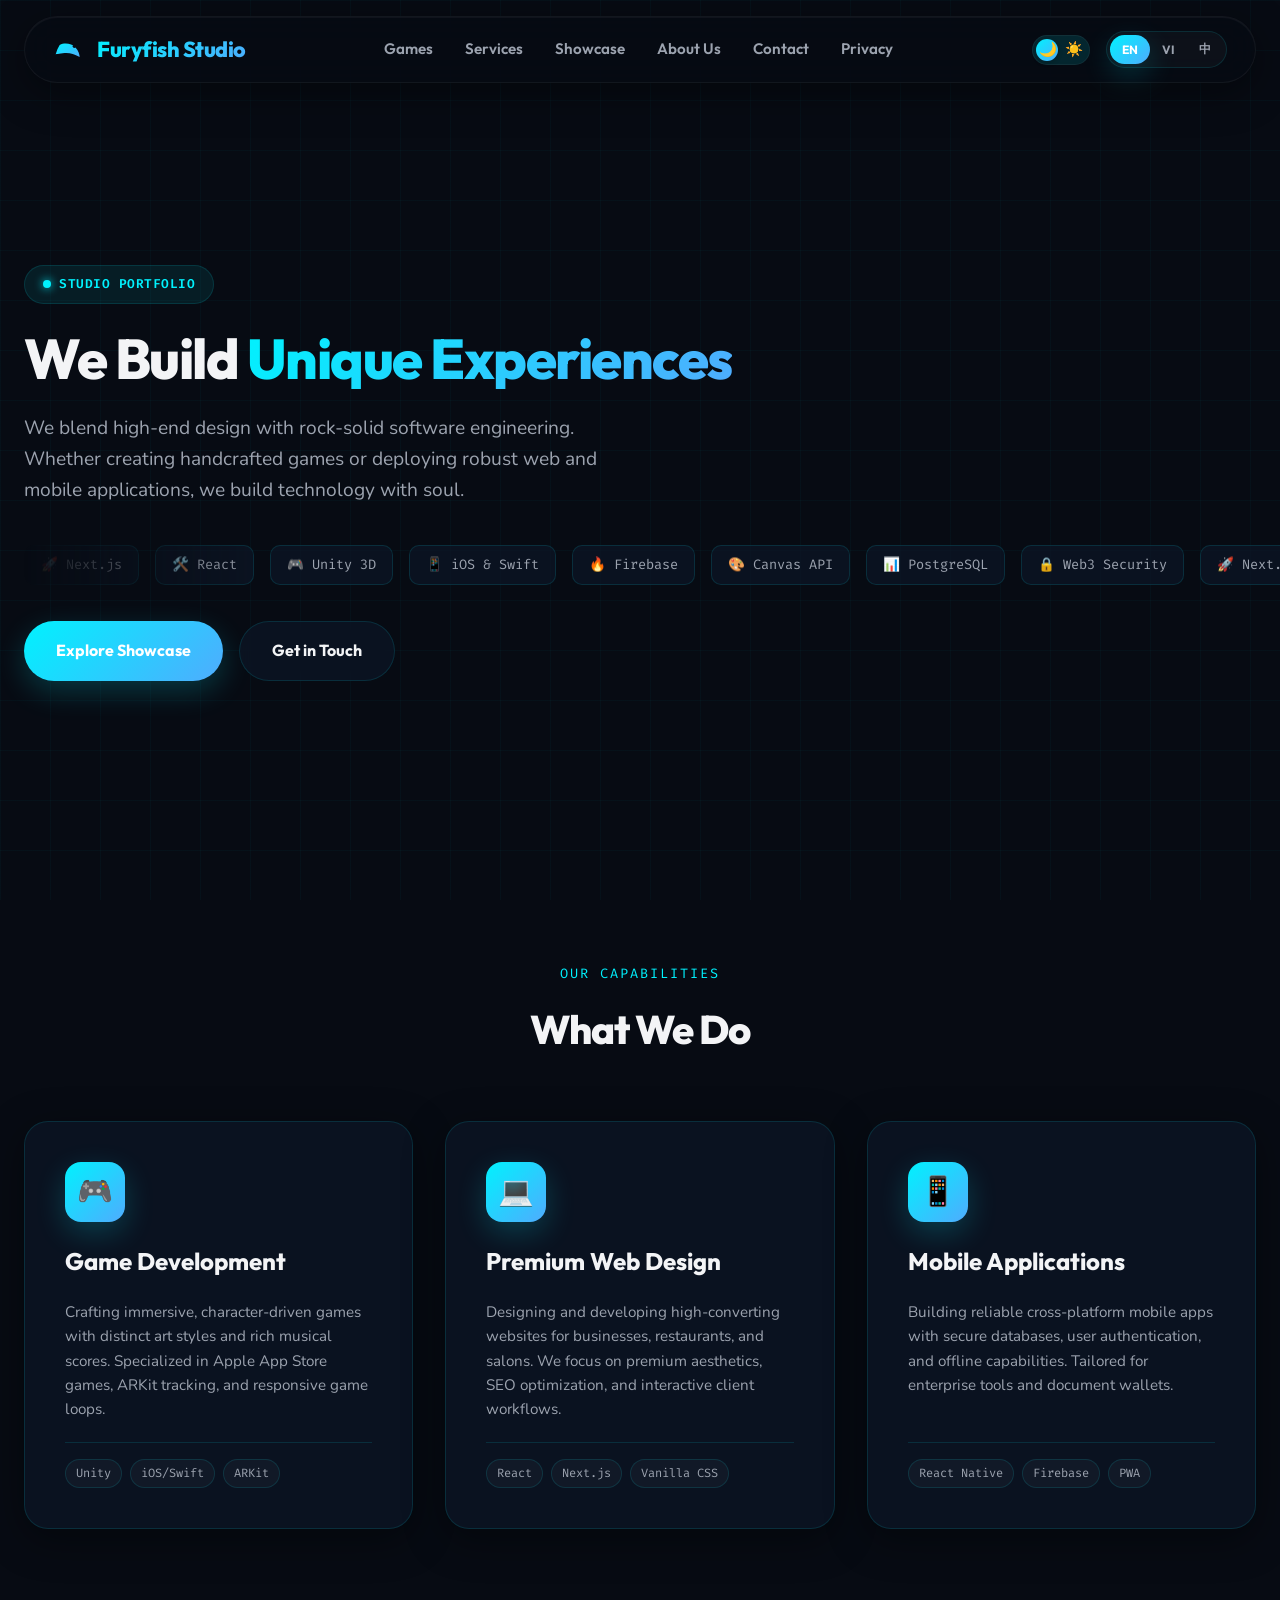
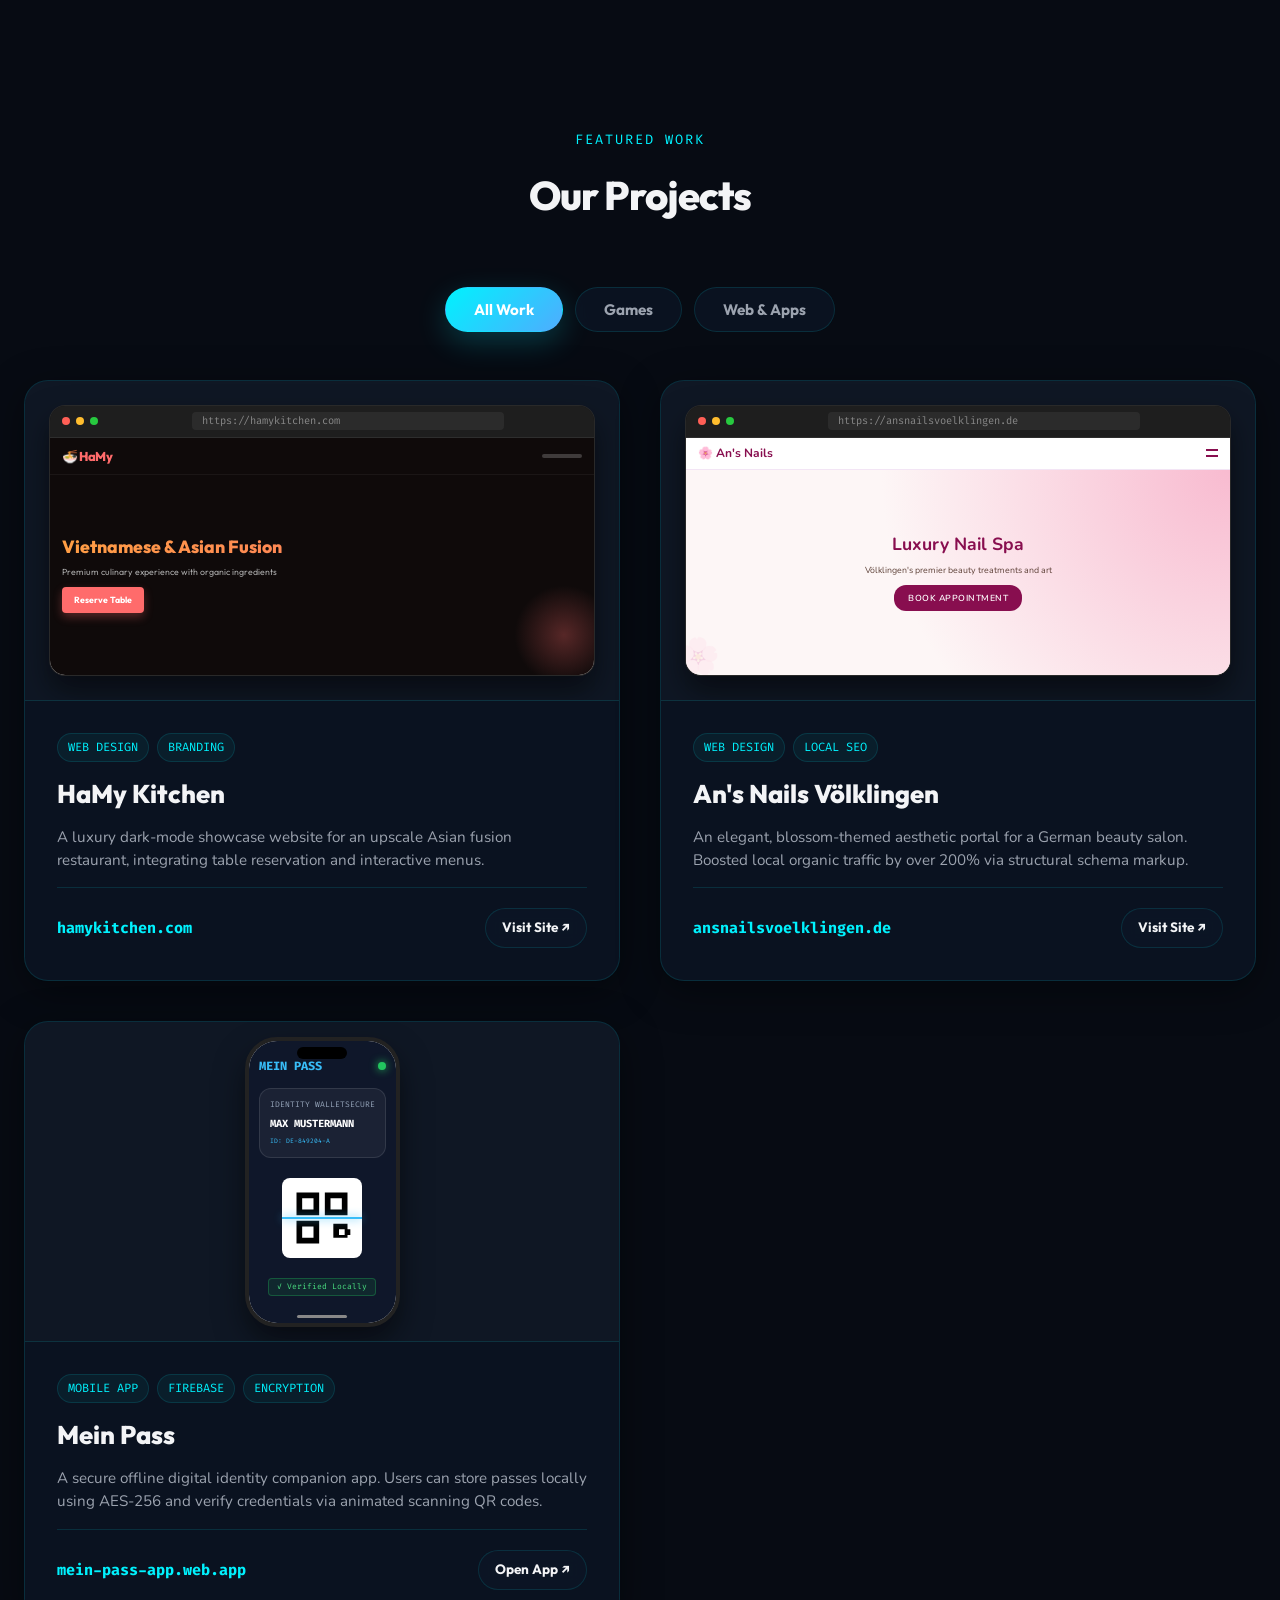
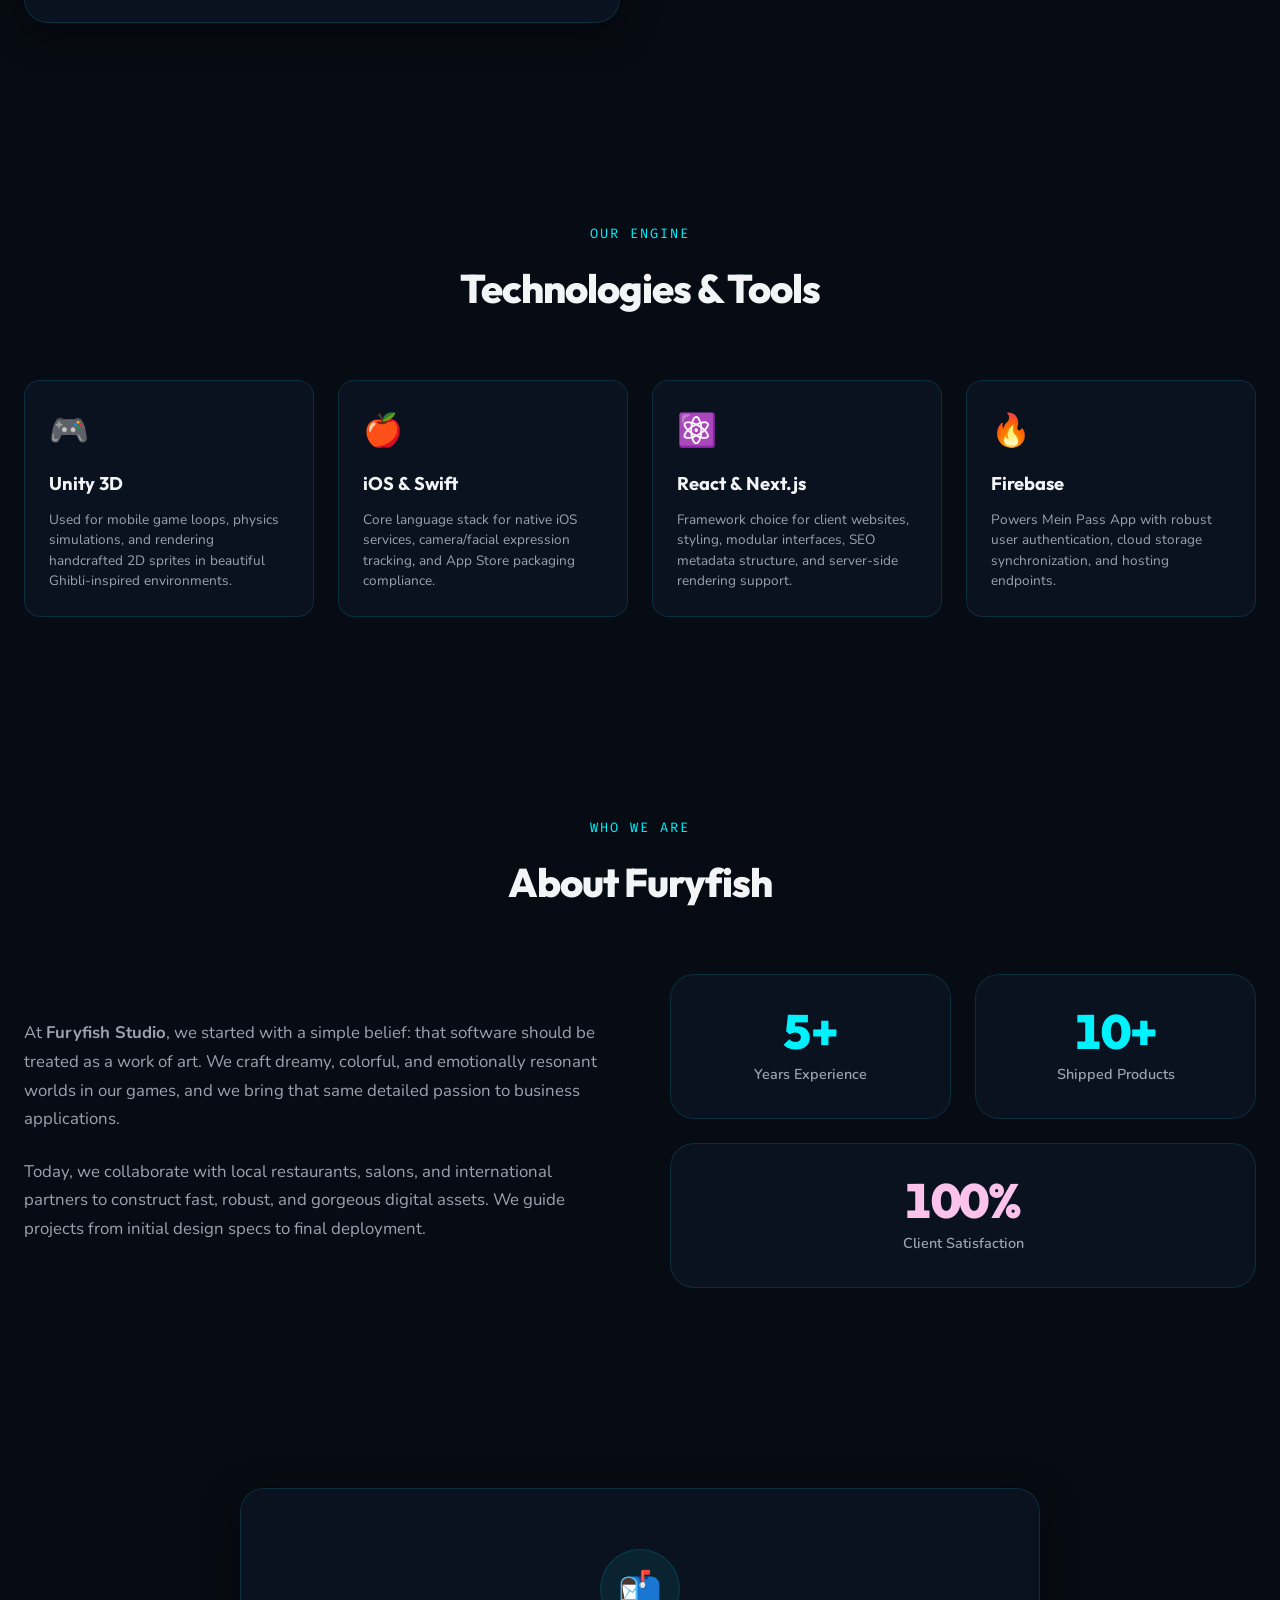
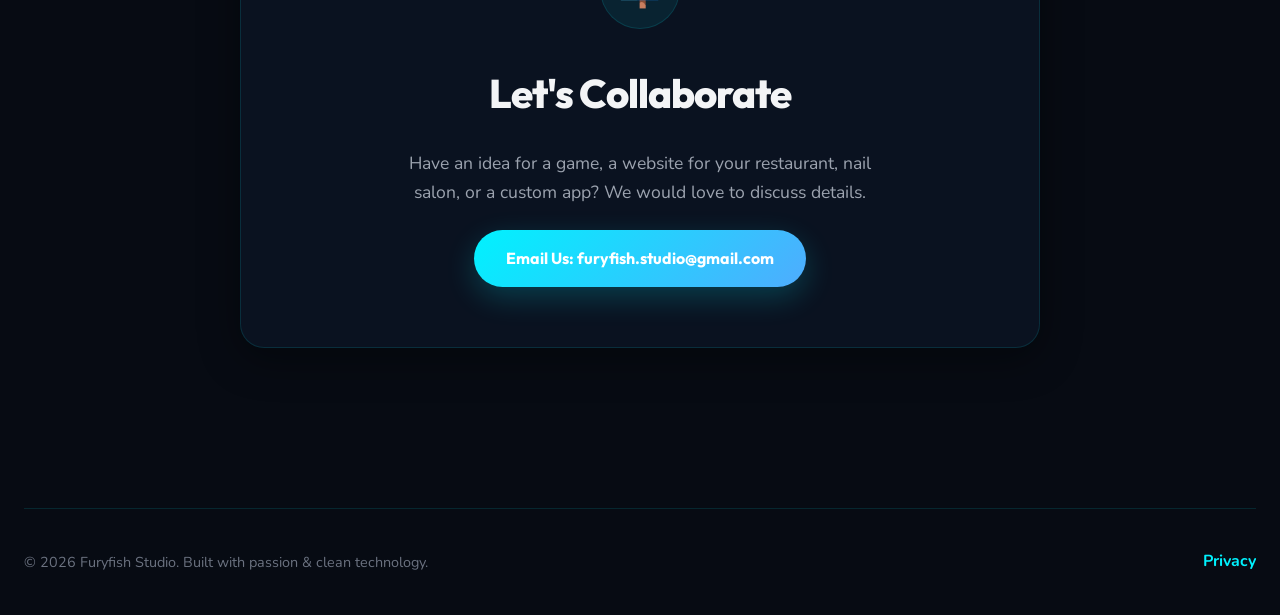
==== commit 2ef06e38: "Fix brand logo icon and add cache busters for stylesheet and script assets" ====
--- a/index.html
+++ b/index.html
@@ -10,7 +10,7 @@
     <link rel="preconnect" href="https://fonts.googleapis.com">
     <link rel="preconnect" href="https://fonts.gstatic.com" crossorigin>
     <link href="https://fonts.googleapis.com/css2?family=Nunito:wght@400;500;600;700&family=Outfit:wght@400;500;600;700;800&family=Fira+Code:wght@400;500&display=swap" rel="stylesheet">
-    <link rel="stylesheet" href="styles.css">
+    <link rel="stylesheet" href="styles.css?v=1.0.3">
 </head>
 
 <body>
@@ -37,14 +37,17 @@
         <!-- Navigation Menu -->
         <nav class="nav-menu">
             <a href="#" class="brand" aria-label="Furyfish Studio Home">
-                <svg class="brand-logo" viewBox="0 0 24 24">
+                <svg class="brand-logo" viewBox="0 0 24 24" fill="url(#logo-grad)">
                     <defs>
                         <linearGradient id="logo-grad" x1="0%" y1="0%" x2="100%" y2="100%">
                             <stop offset="0%" stop-color="#00f2fe" />
                             <stop offset="100%" stop-color="#4facfe" />
                         </linearGradient>
                     </defs>
-                    <path d="M12 2C6.48 2 2 6.48 2 12s4.48 10 10 10 10-4.48 10-10S17.52 2 12 2zm1 15.5c0 .83-.67 1.5-1.5 1.5s-1.5-.67-1.5-1.5.67-1.5 1.5-1.5 1.5.67 1.5 1.5zm-1.5-3.5c-.55 0-1-.45-1-1V8c0-.55.45-1 1-1s1.45.45 1 1v5c0 .55-.45 1-1 1z"/>
+                    <!-- Fish outline/body -->
+                    <path d="M2 16s4.5-1 8-1 6 1 10 3c0-2-1-5-3-7-3-3-8-4-12-2a21.6 21.6 0 0 0-3 7Z" />
+                    <!-- Eye -->
+                    <circle cx="16" cy="10" r="1.2" fill="var(--bg-main)" />
                 </svg>
                 <span class="brand-name">Furyfish Studio</span>
             </a>
@@ -457,7 +460,7 @@
         </div>
     </div>
 
-    <script src="main.js"></script>
+    <script src="main.js?v=1.0.3"></script>
 </body>
 
 </html>
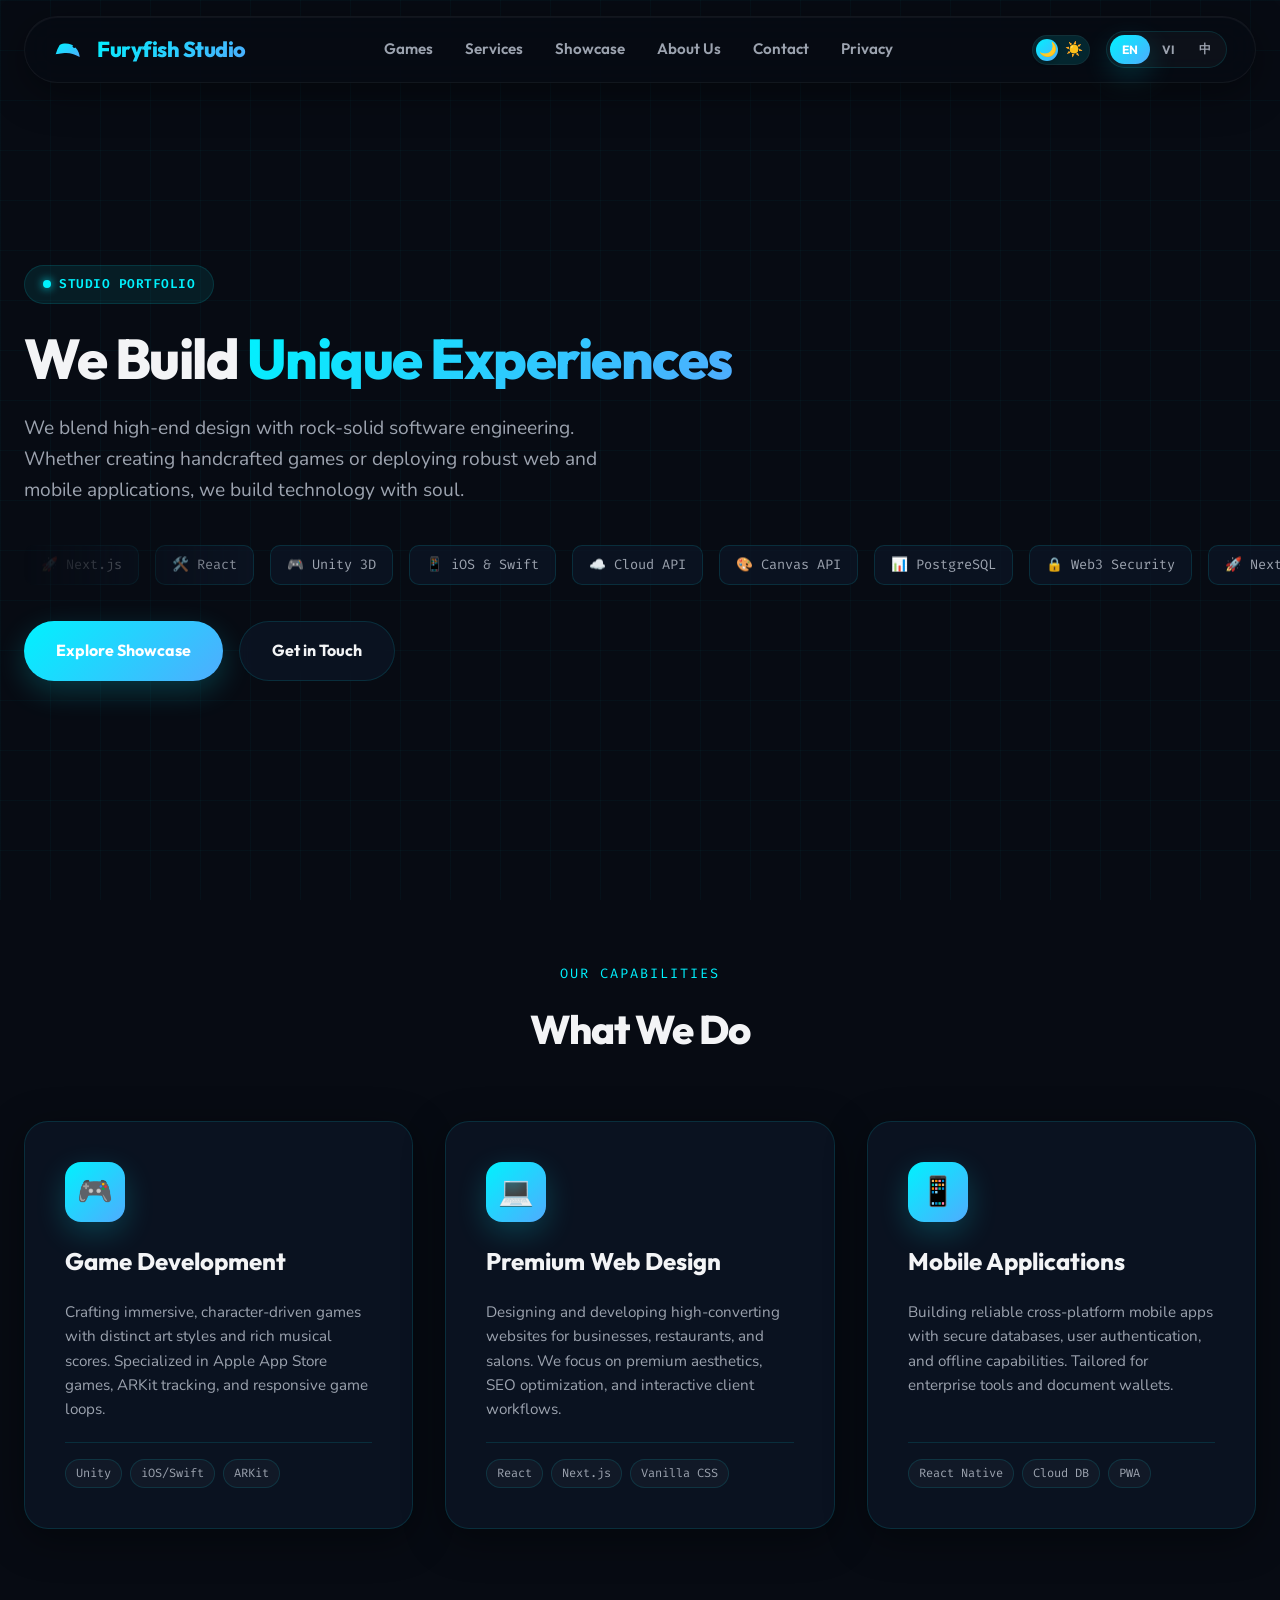
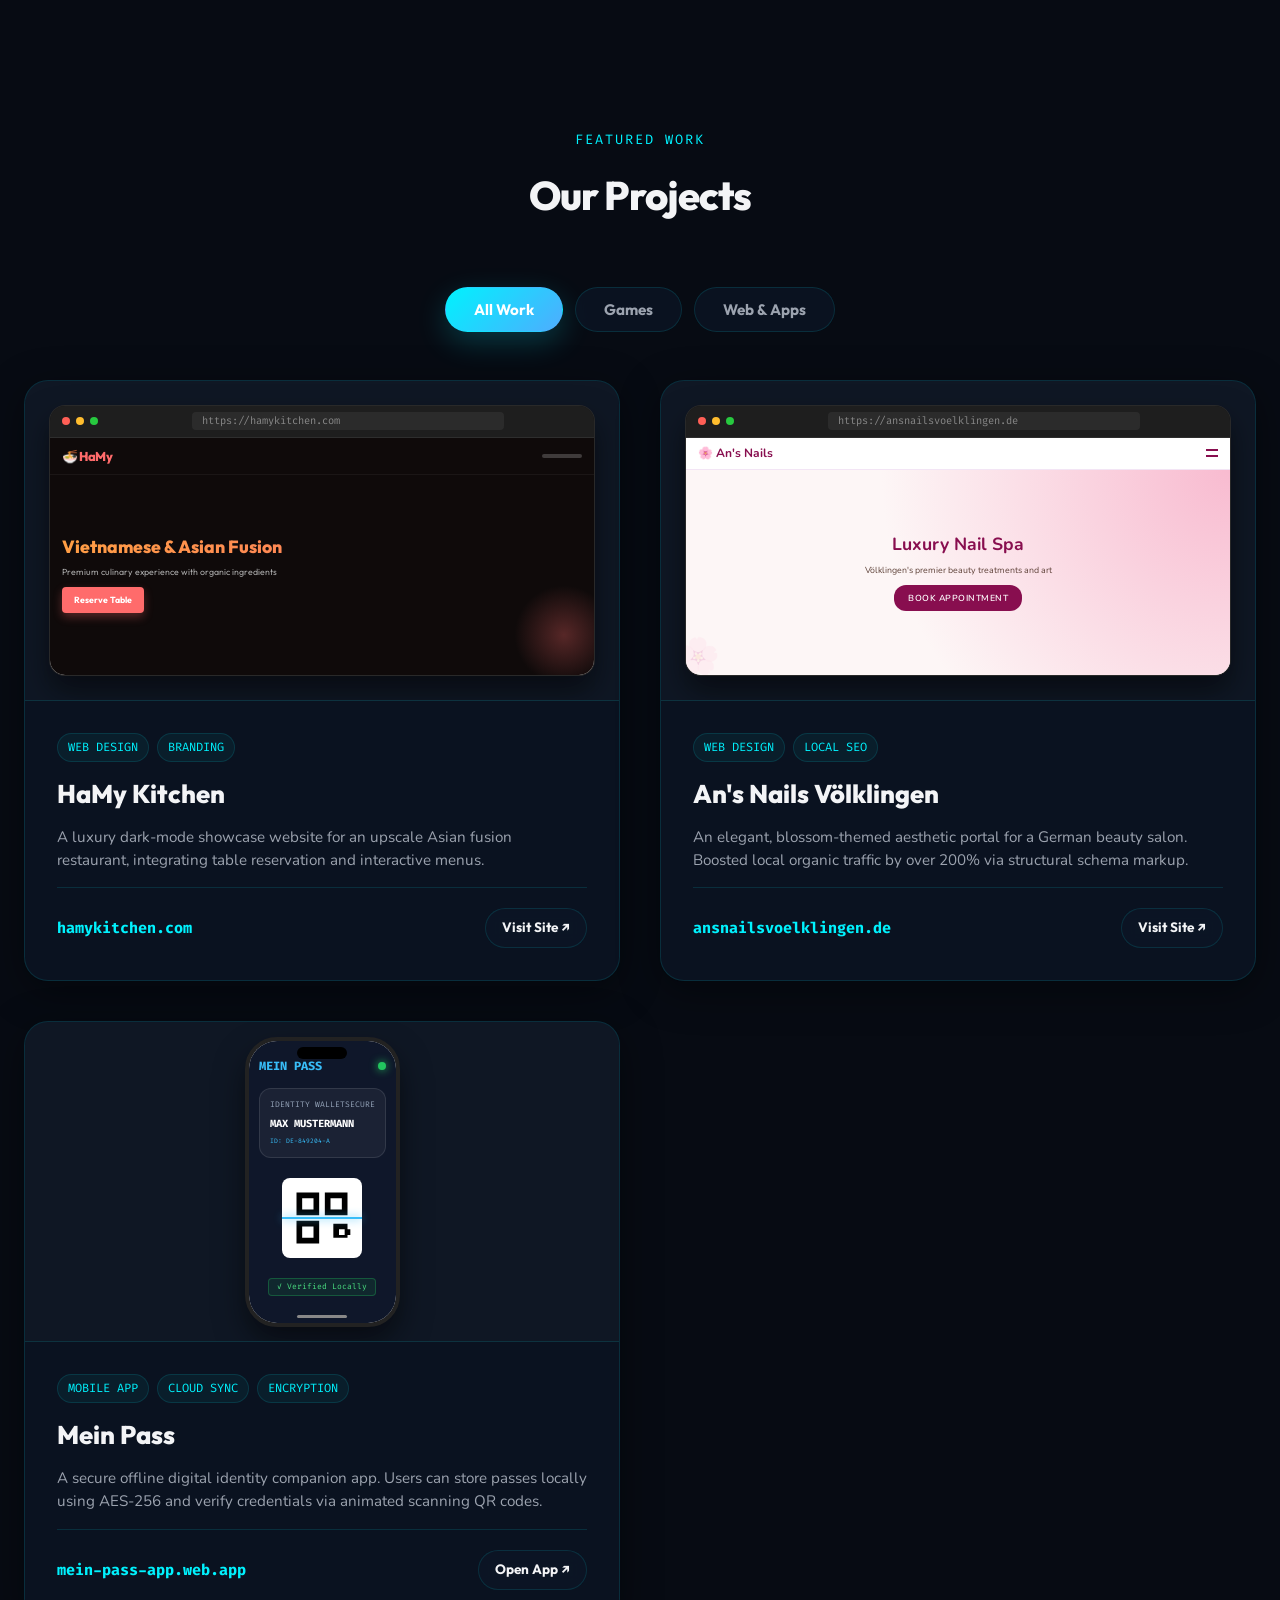
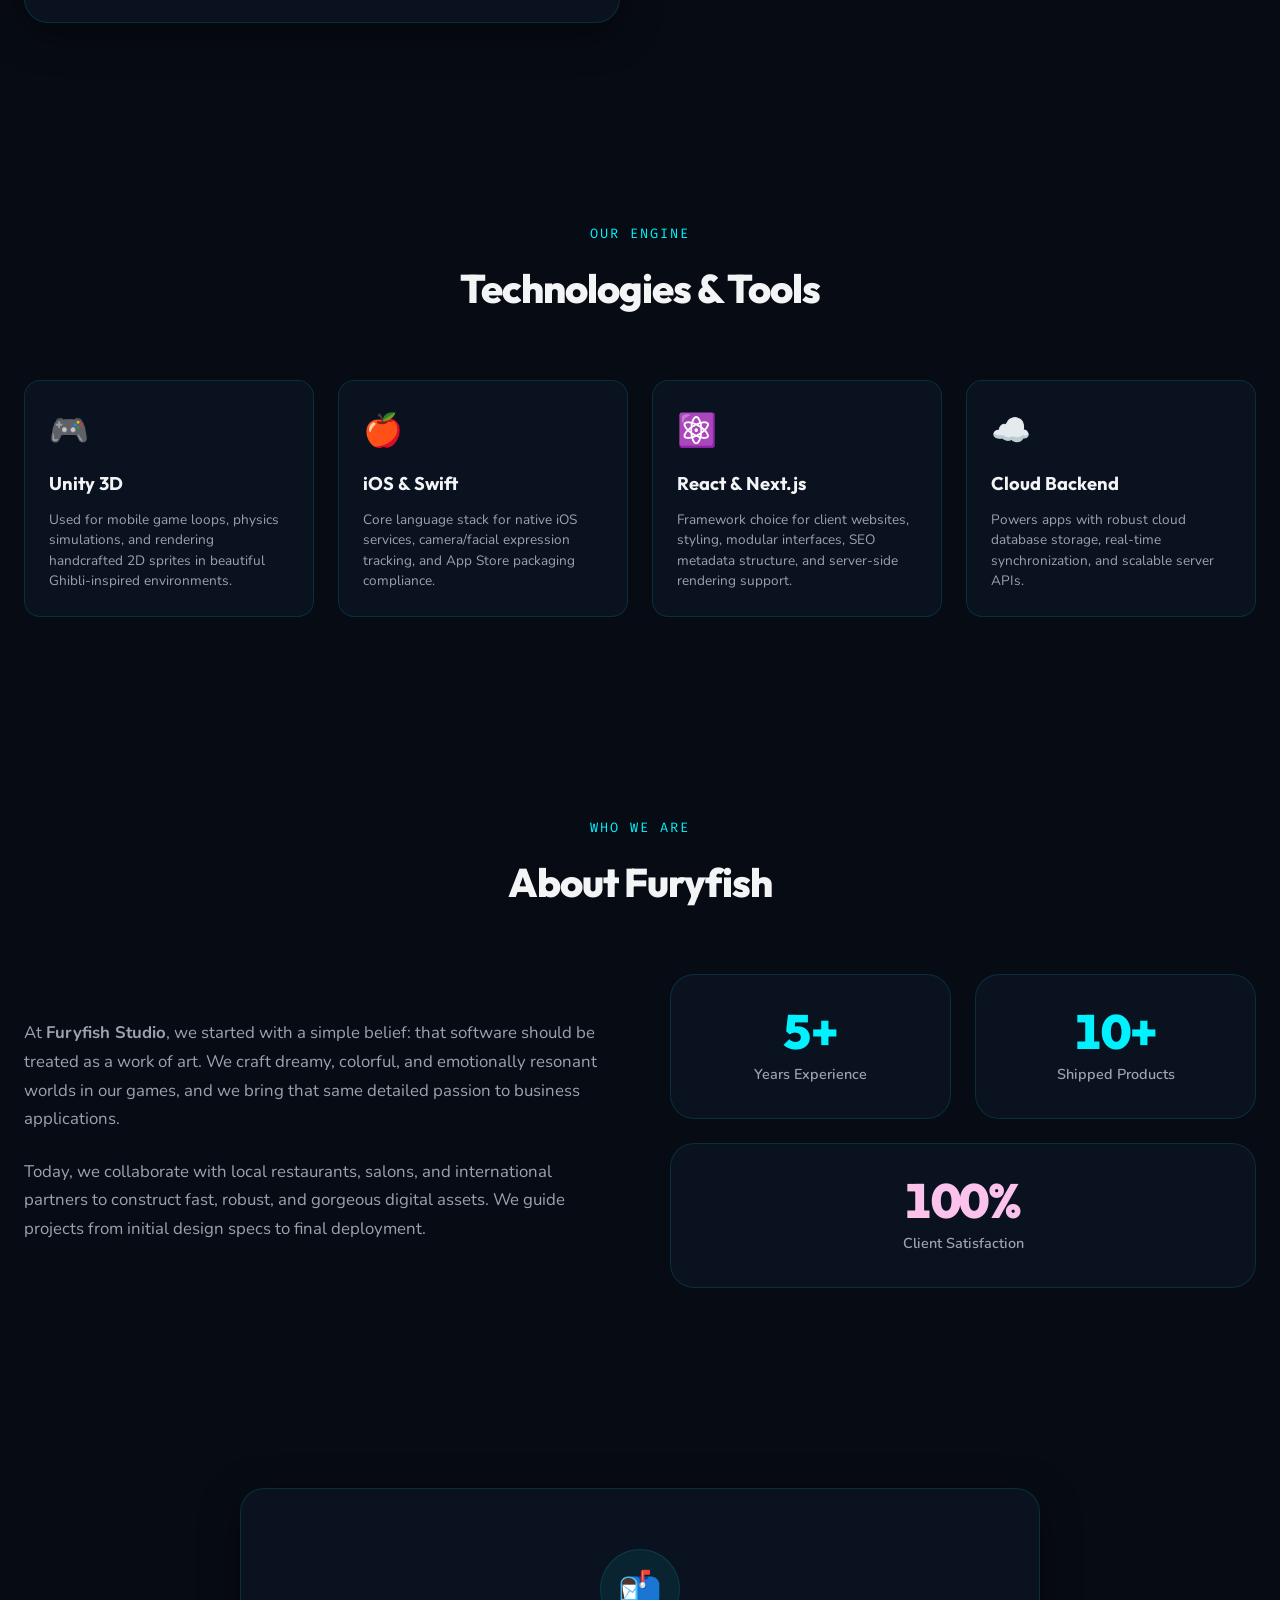
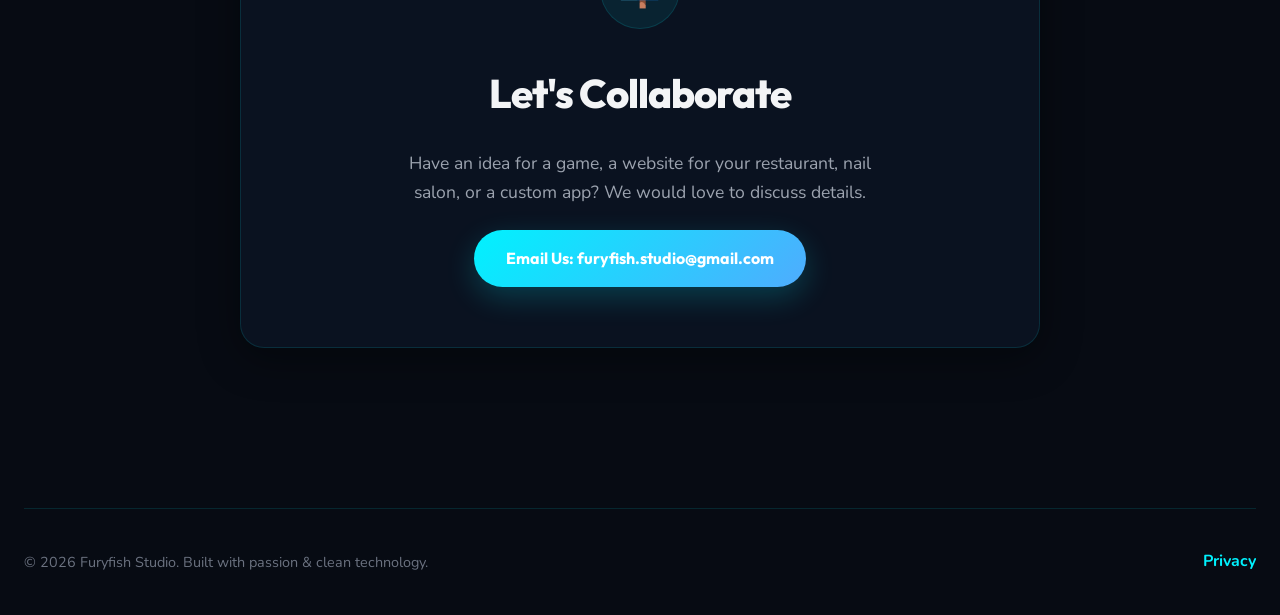
==== commit 0fe097ff: "Remove Firebase references and replace with secure Cloud Backend definitions" ====
--- a/index.html
+++ b/index.html
@@ -10,7 +10,7 @@
     <link rel="preconnect" href="https://fonts.googleapis.com">
     <link rel="preconnect" href="https://fonts.gstatic.com" crossorigin>
     <link href="https://fonts.googleapis.com/css2?family=Nunito:wght@400;500;600;700&family=Outfit:wght@400;500;600;700;800&family=Fira+Code:wght@400;500&display=swap" rel="stylesheet">
-    <link rel="stylesheet" href="styles.css?v=1.0.3">
+    <link rel="stylesheet" href="styles.css?v=1.0.4">
 </head>
 
 <body>
@@ -100,7 +100,7 @@
                             <span class="tech-tag">🛠️ React</span>
                             <span class="tech-tag">🎮 Unity 3D</span>
                             <span class="tech-tag">📱 iOS & Swift</span>
-                            <span class="tech-tag">🔥 Firebase</span>
+                            <span class="tech-tag">☁️ Cloud API</span>
                             <span class="tech-tag">🎨 Canvas API</span>
                             <span class="tech-tag">📊 PostgreSQL</span>
                             <span class="tech-tag">🔒 Web3 Security</span>
@@ -109,7 +109,7 @@
                             <span class="tech-tag">🛠️ React</span>
                             <span class="tech-tag">🎮 Unity 3D</span>
                             <span class="tech-tag">📱 iOS & Swift</span>
-                            <span class="tech-tag">🔥 Firebase</span>
+                            <span class="tech-tag">☁️ Cloud API</span>
                             <span class="tech-tag">🎨 Canvas API</span>
                             <span class="tech-tag">📊 PostgreSQL</span>
                             <span class="tech-tag">🔒 Web3 Security</span>
@@ -175,7 +175,7 @@
                         </p>
                         <div class="service-techs">
                             <span class="service-tech-badge">React Native</span>
-                            <span class="service-tech-badge">Firebase</span>
+                            <span class="service-tech-badge">Cloud DB</span>
                             <span class="service-tech-badge">PWA</span>
                         </div>
                     </div>
@@ -325,7 +325,7 @@
                         <div class="project-details">
                             <div class="project-tags">
                                 <span class="project-tag">Mobile App</span>
-                                <span class="project-tag">Firebase</span>
+                                <span class="project-tag">Cloud Sync</span>
                                 <span class="project-tag">Encryption</span>
                             </div>
                             <h3 class="project-title" data-i18n="projPassTitle">Mein Pass</h3>
@@ -368,11 +368,11 @@
                         <h3 class="tech-name" data-i18n="techReactTitle">React & Next.js</h3>
                         <p class="tech-desc" data-i18n="techReactDesc">Framework choice for client websites, styling, modular interfaces, SEO metadata structure, and server-side rendering support.</p>
                     </div>
-                    <!-- Firebase -->
+                    <!-- Cloud Backend -->
                     <div class="tech-card">
-                        <div class="tech-icon">🔥</div>
-                        <h3 class="tech-name" data-i18n="techFirebaseTitle">Firebase</h3>
-                        <p class="tech-desc" data-i18n="techFirebaseDesc">Powers Mein Pass App with robust user authentication, cloud storage synchronization, and hosting endpoints.</p>
+                        <div class="tech-icon">☁️</div>
+                        <h3 class="tech-name" data-i18n="techFirebaseTitle">Cloud Backend</h3>
+                        <p class="tech-desc" data-i18n="techFirebaseDesc">Powers apps with robust cloud database storage, real-time synchronization, and scalable server APIs.</p>
                     </div>
                 </div>
             </section>
@@ -460,7 +460,7 @@
         </div>
     </div>
 
-    <script src="main.js?v=1.0.3"></script>
+    <script src="main.js?v=1.0.4"></script>
 </body>
 
 </html>
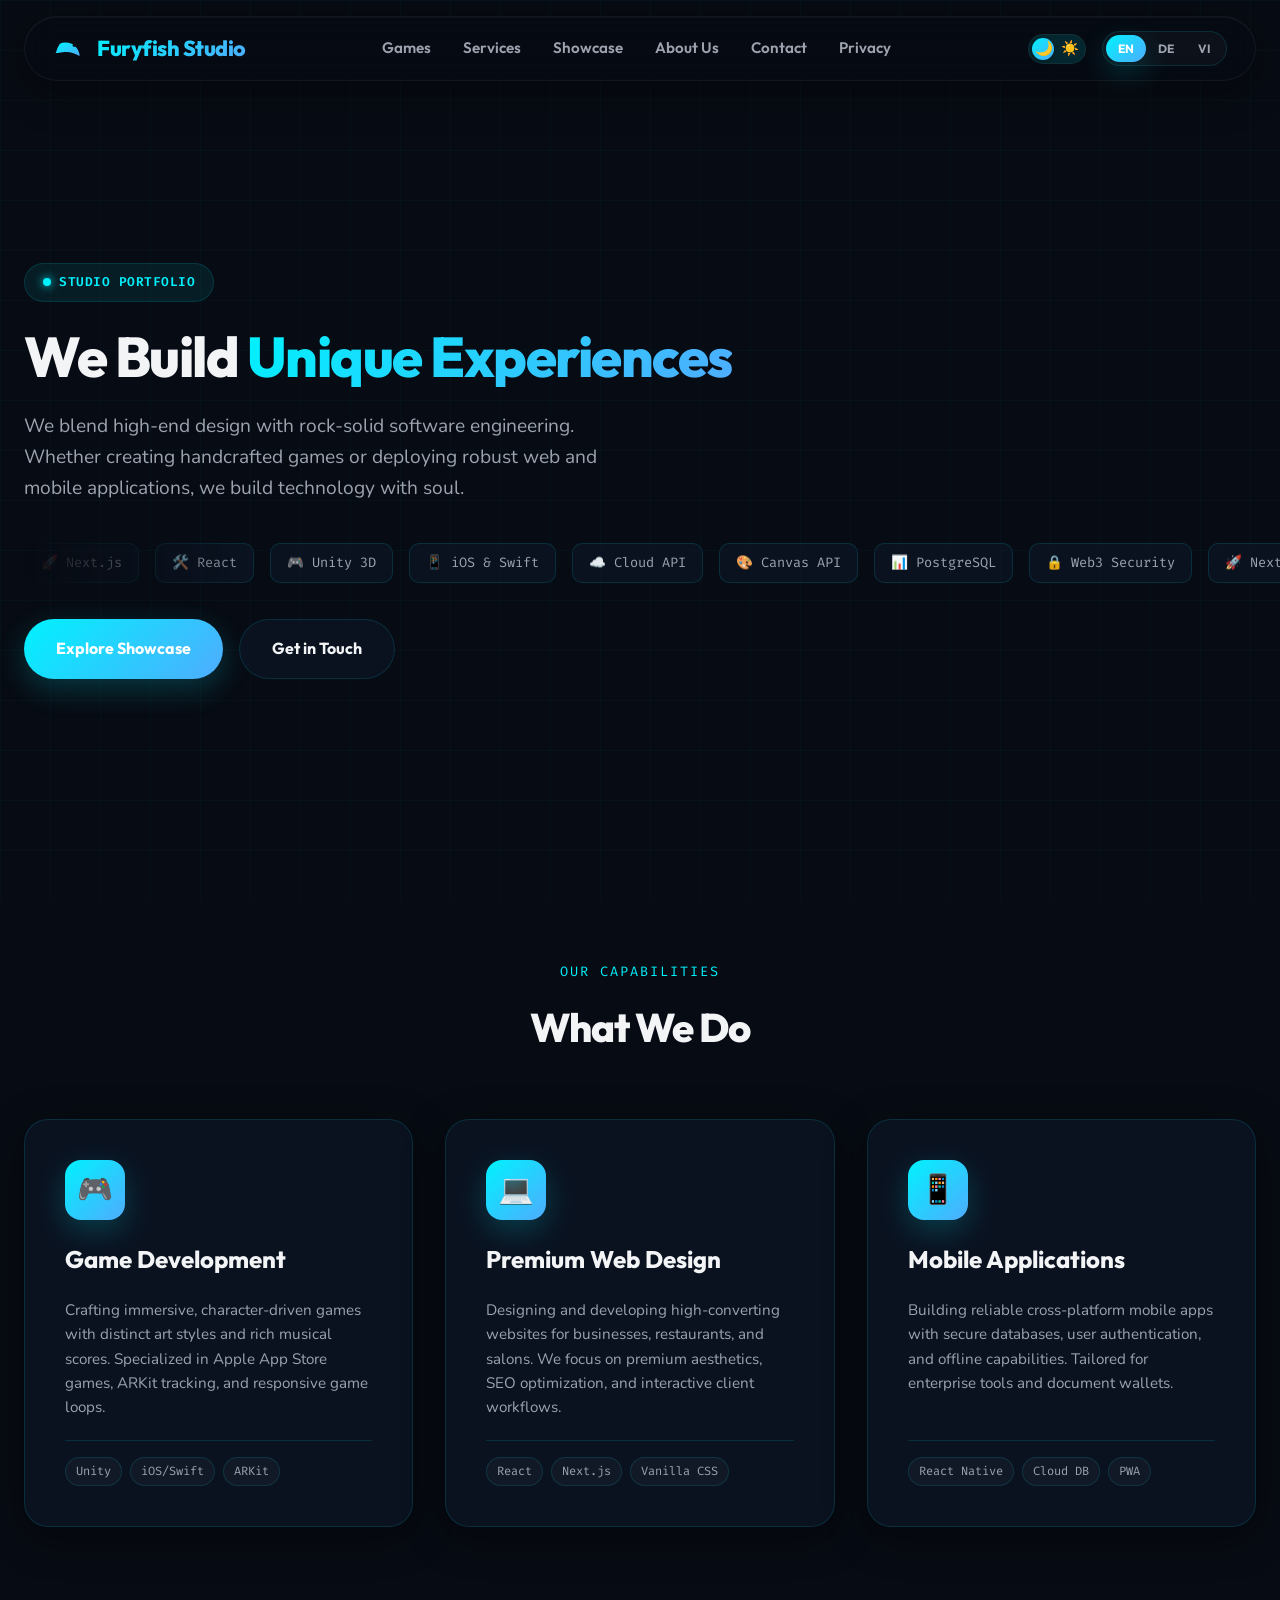
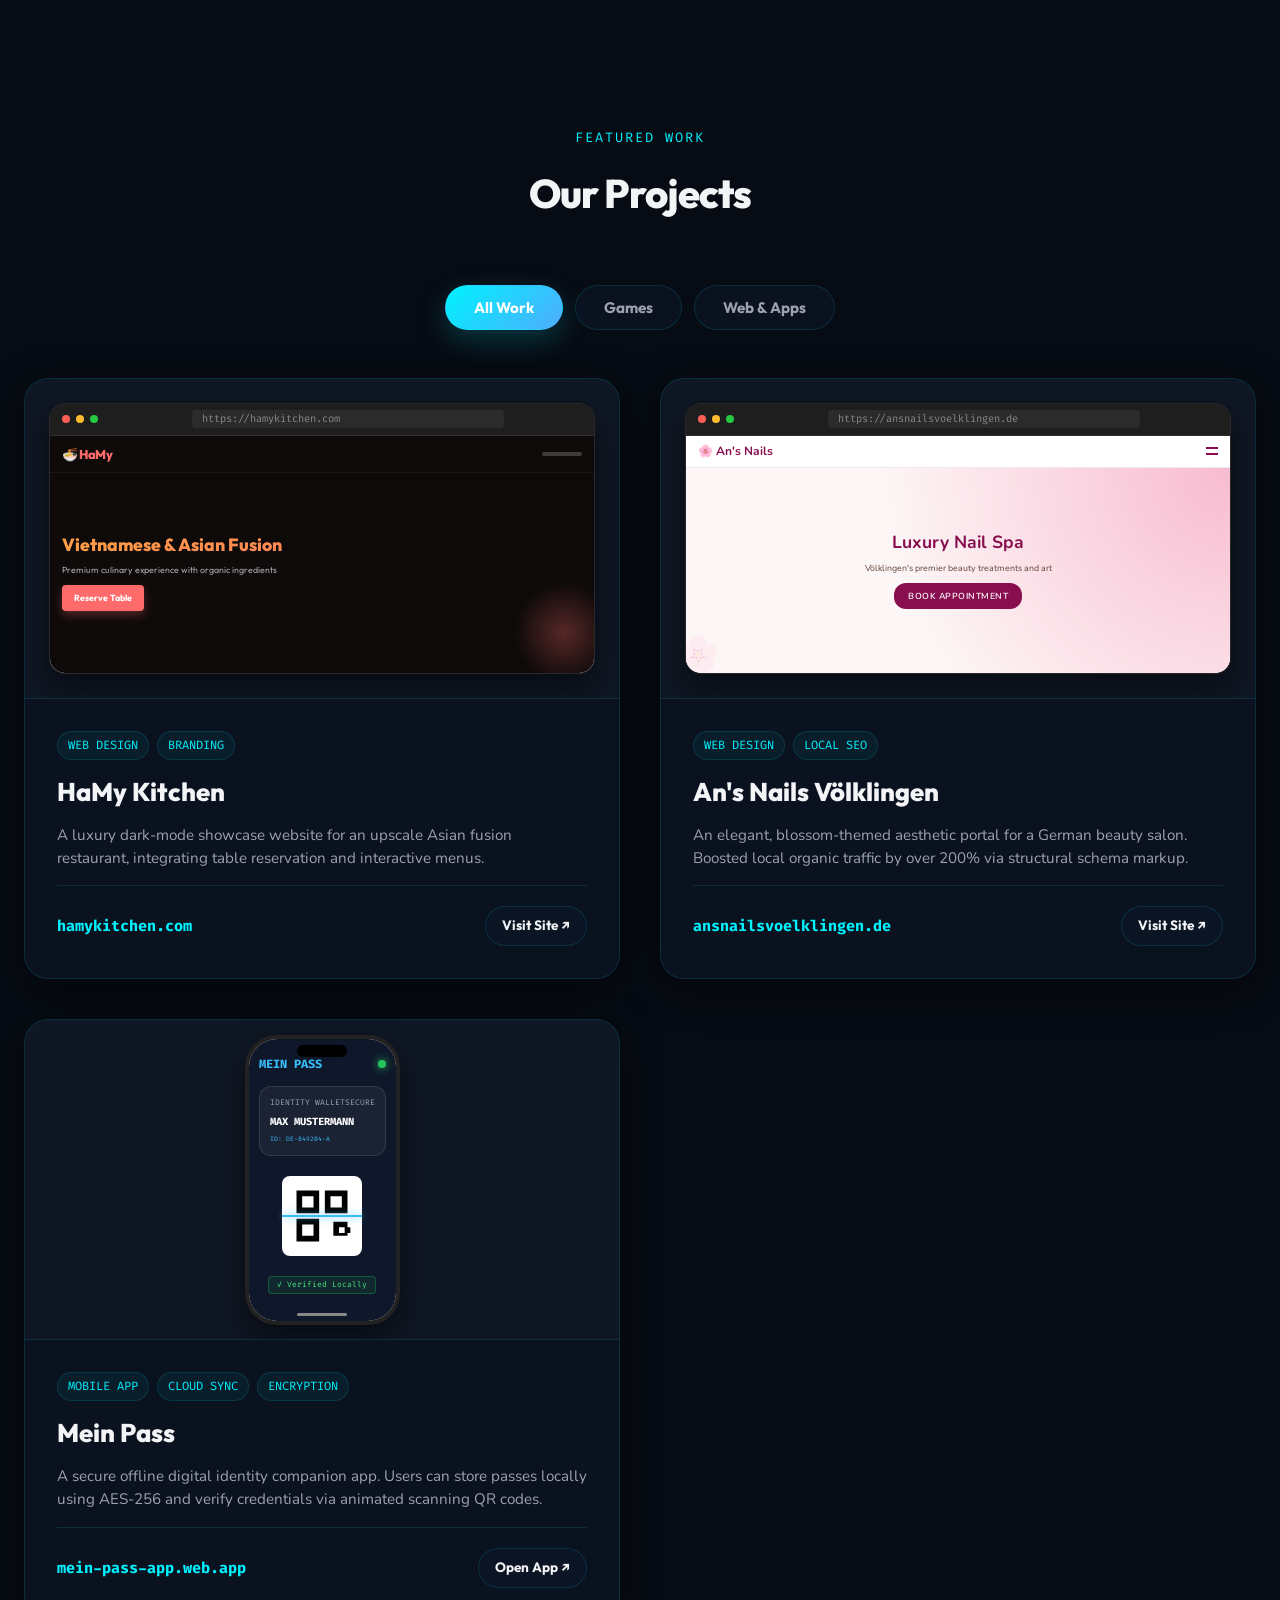
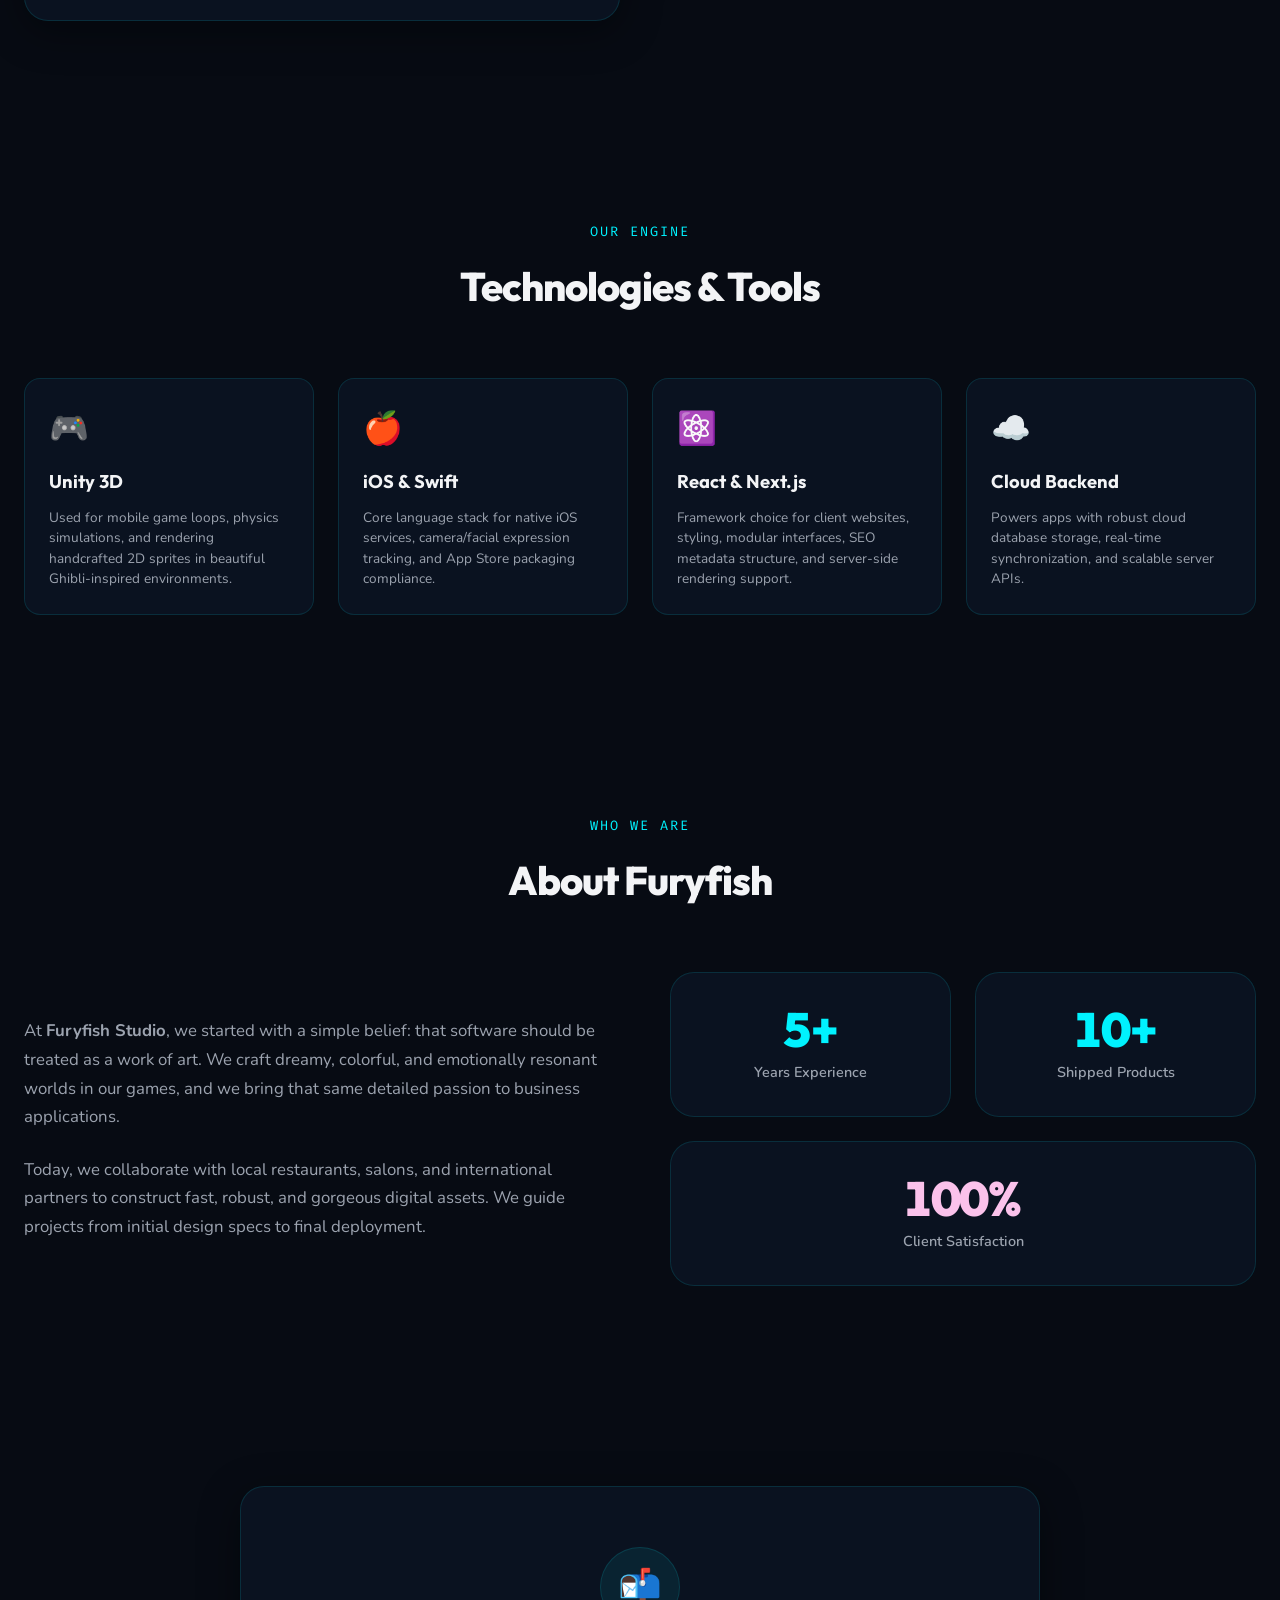
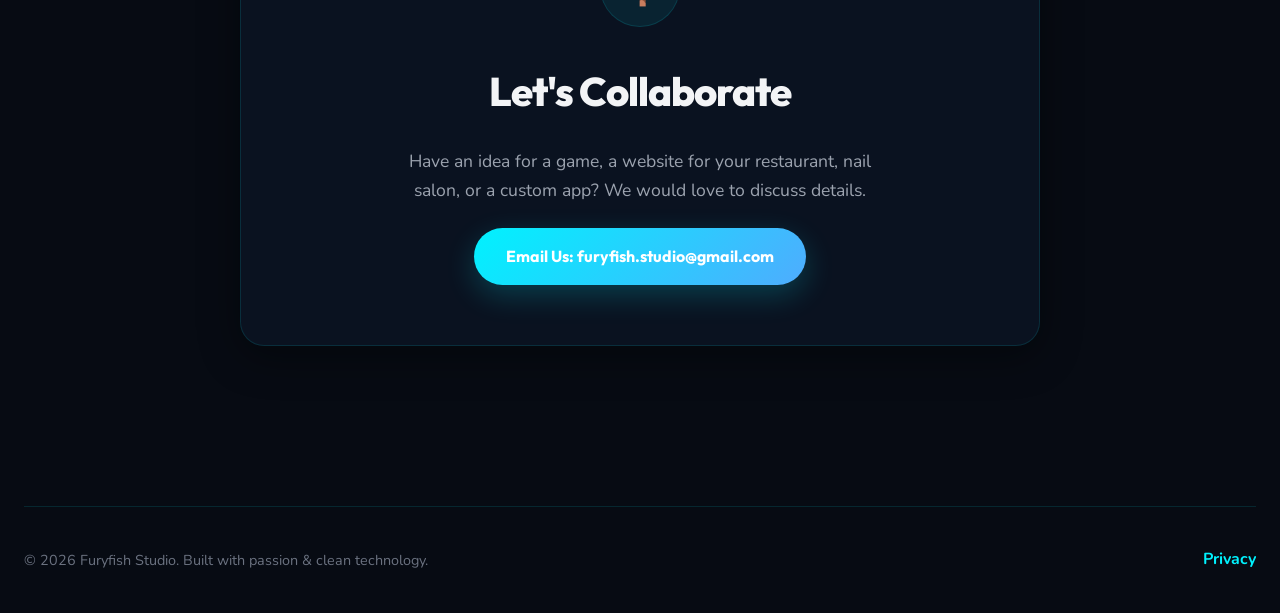
==== commit 6c52df8e: "Fix JS crash, support German (DE) and remove Chinese (ZH), resolve light theme toggle issue, optimiz" ====
--- a/index.html
+++ b/index.html
@@ -10,7 +10,7 @@
     <link rel="preconnect" href="https://fonts.googleapis.com">
     <link rel="preconnect" href="https://fonts.gstatic.com" crossorigin>
     <link href="https://fonts.googleapis.com/css2?family=Nunito:wght@400;500;600;700&family=Outfit:wght@400;500;600;700;800&family=Fira+Code:wght@400;500&display=swap" rel="stylesheet">
-    <link rel="stylesheet" href="styles.css?v=1.0.4">
+    <link rel="stylesheet" href="styles.css?v=1.0.7">
 </head>
 
 <body>
@@ -72,8 +72,8 @@
                 <!-- Language Switcher -->
                 <div class="lang-switcher">
                     <button class="lang-btn active" data-lang="en">EN</button>
+                    <button class="lang-btn" data-lang="de">DE</button>
                     <button class="lang-btn" data-lang="vi">VI</button>
-                    <button class="lang-btn" data-lang="zh">中</button>
                 </div>
             </div>
         </nav>
@@ -183,7 +183,8 @@
             </section>
 
             <!-- Showcase Section -->
-            <section id="showcase" class="showcase">
+            <section id="showcase" class="showcase" style="position: relative;">
+                <div id="games" style="position: absolute; top: -100px; left: 0;"></div>
                 <div class="section-header">
                     <span class="section-pre" data-i18n="showcaseSub">FEATURED WORK</span>
                     <h2 class="section-title" data-i18n="showcaseTitle">Our Projects</h2>
@@ -460,7 +461,7 @@
         </div>
     </div>
 
-    <script src="main.js?v=1.0.4"></script>
+    <script src="main.js?v=1.0.7"></script>
 </body>
 
 </html>
--- a/styles.css
+++ b/styles.css
@@ -41,6 +41,7 @@
     
     --grid-bg: rgba(0, 242, 254, 0.02);
     --grid-line: rgba(0, 242, 254, 0.04);
+    --bg-body: none;
 }
 
 /* -------------------------------------------------------------
@@ -71,6 +72,7 @@
     
     --grid-bg: rgba(102, 126, 234, 0.01);
     --grid-line: rgba(102, 126, 234, 0.03);
+    --bg-body: linear-gradient(180deg, #87CEEB 0%, #E0F6FF 50%, #FFF8E7 100%);
 }
 
 /* -------------------------------------------------------------
@@ -90,6 +92,11 @@
 body {
     font-family: var(--font-body);
     background-color: var(--bg-main);
+    background-image: var(--bg-body);
+    background-repeat: no-repeat;
+    background-position: center center;
+    background-attachment: fixed;
+    background-size: cover;
     color: var(--text-primary);
     overflow-x: hidden;
     position: relative;
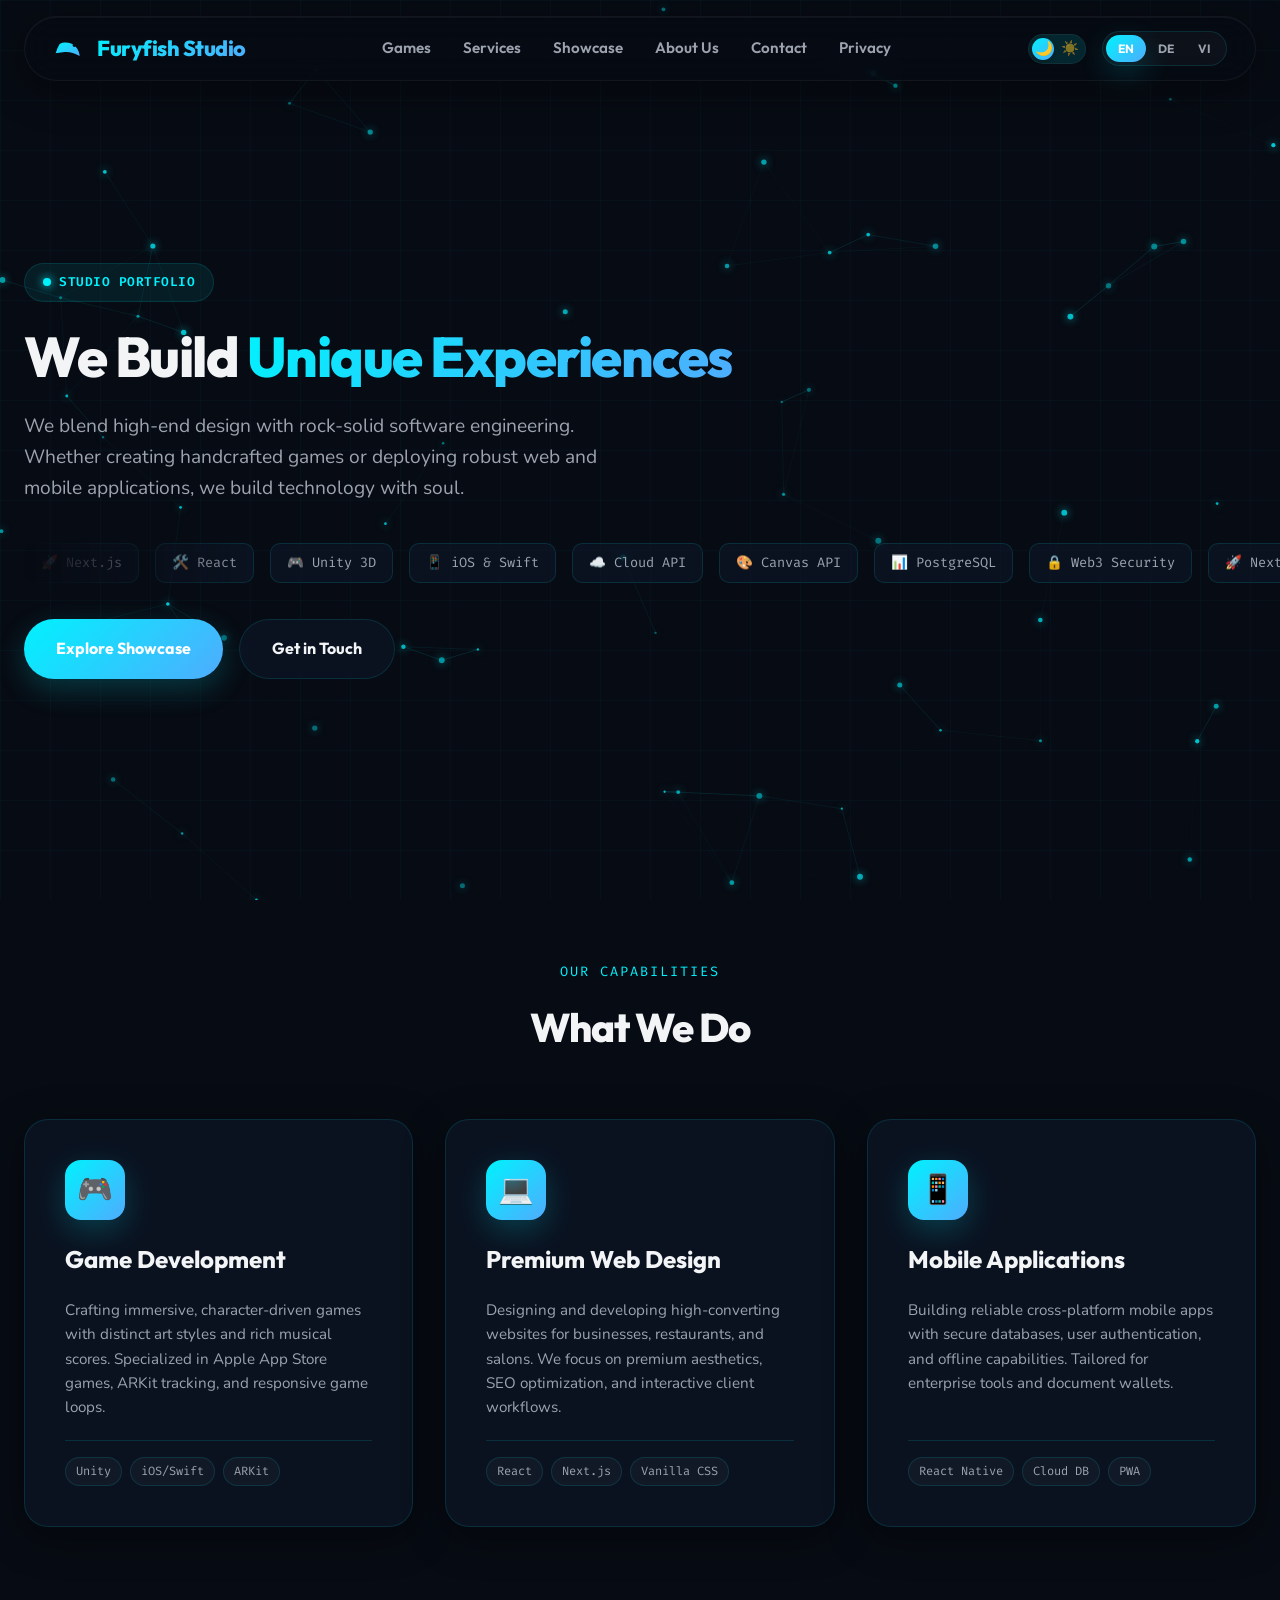
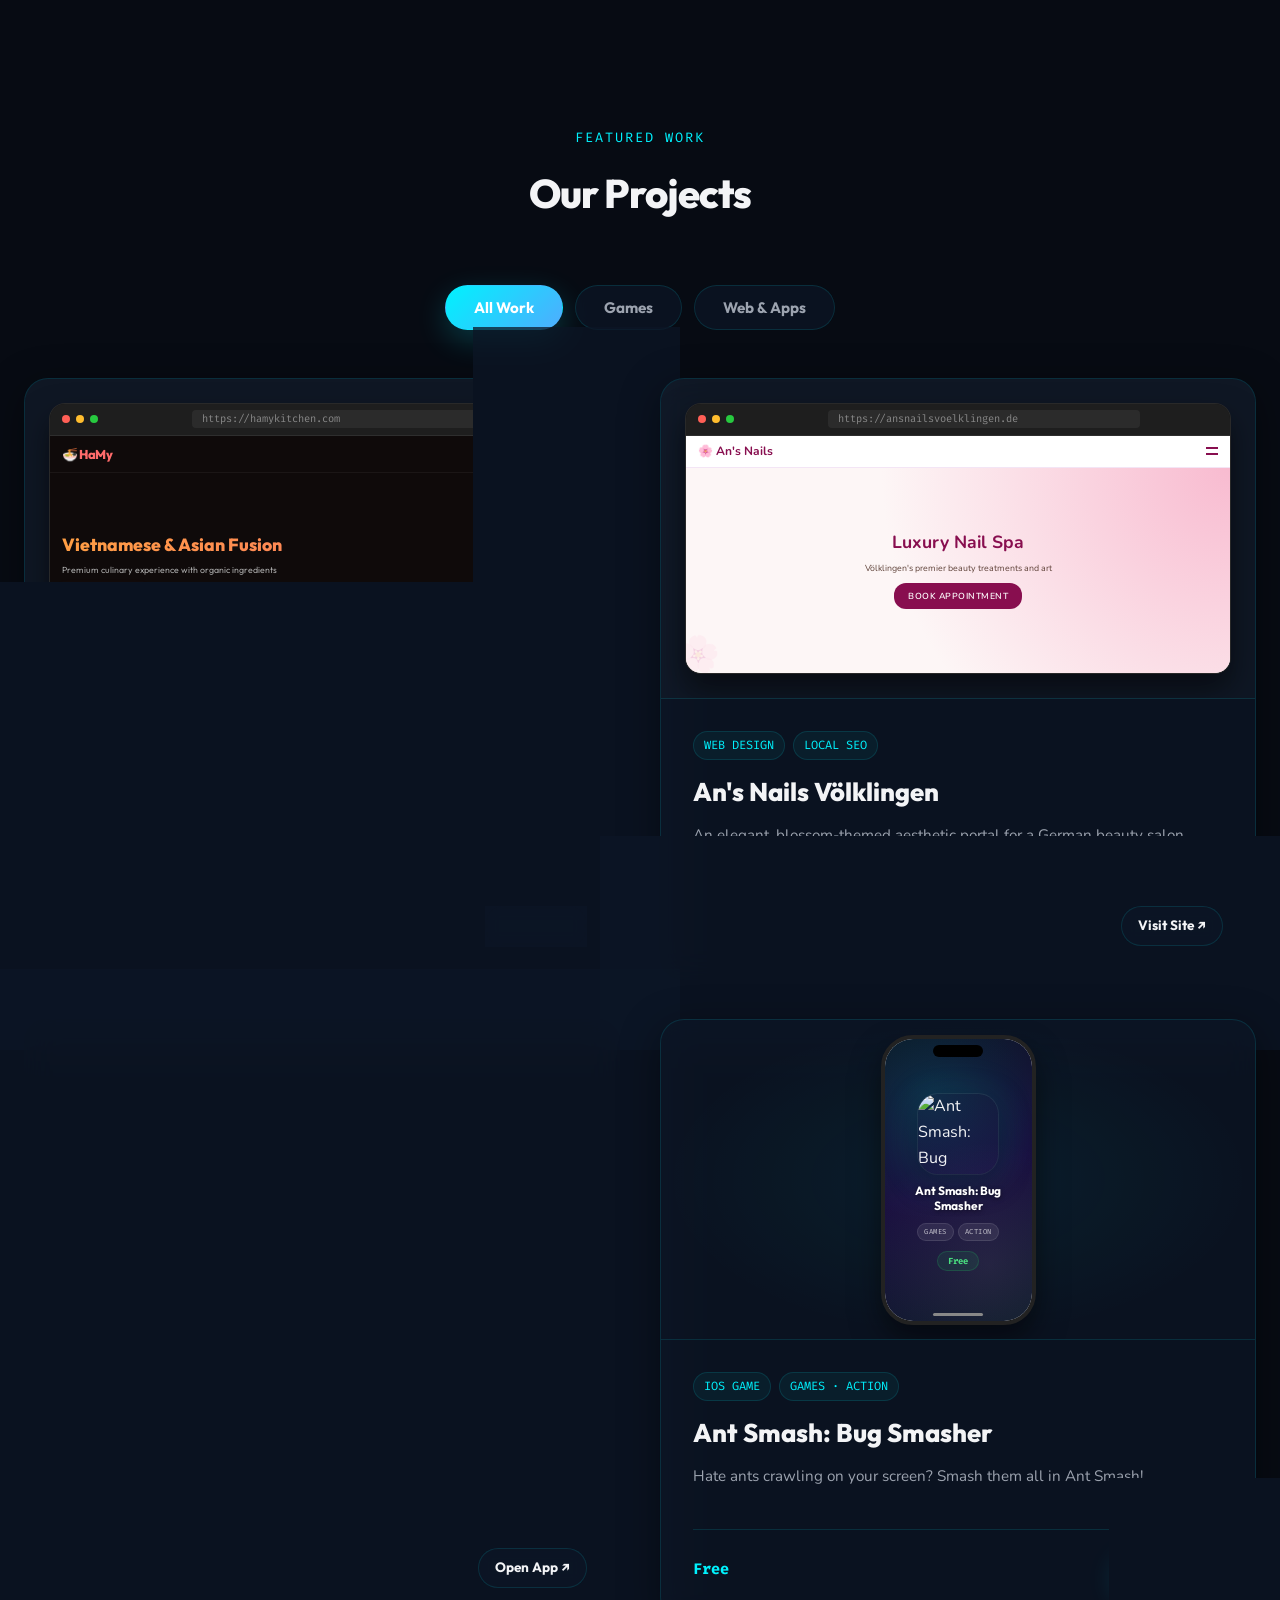
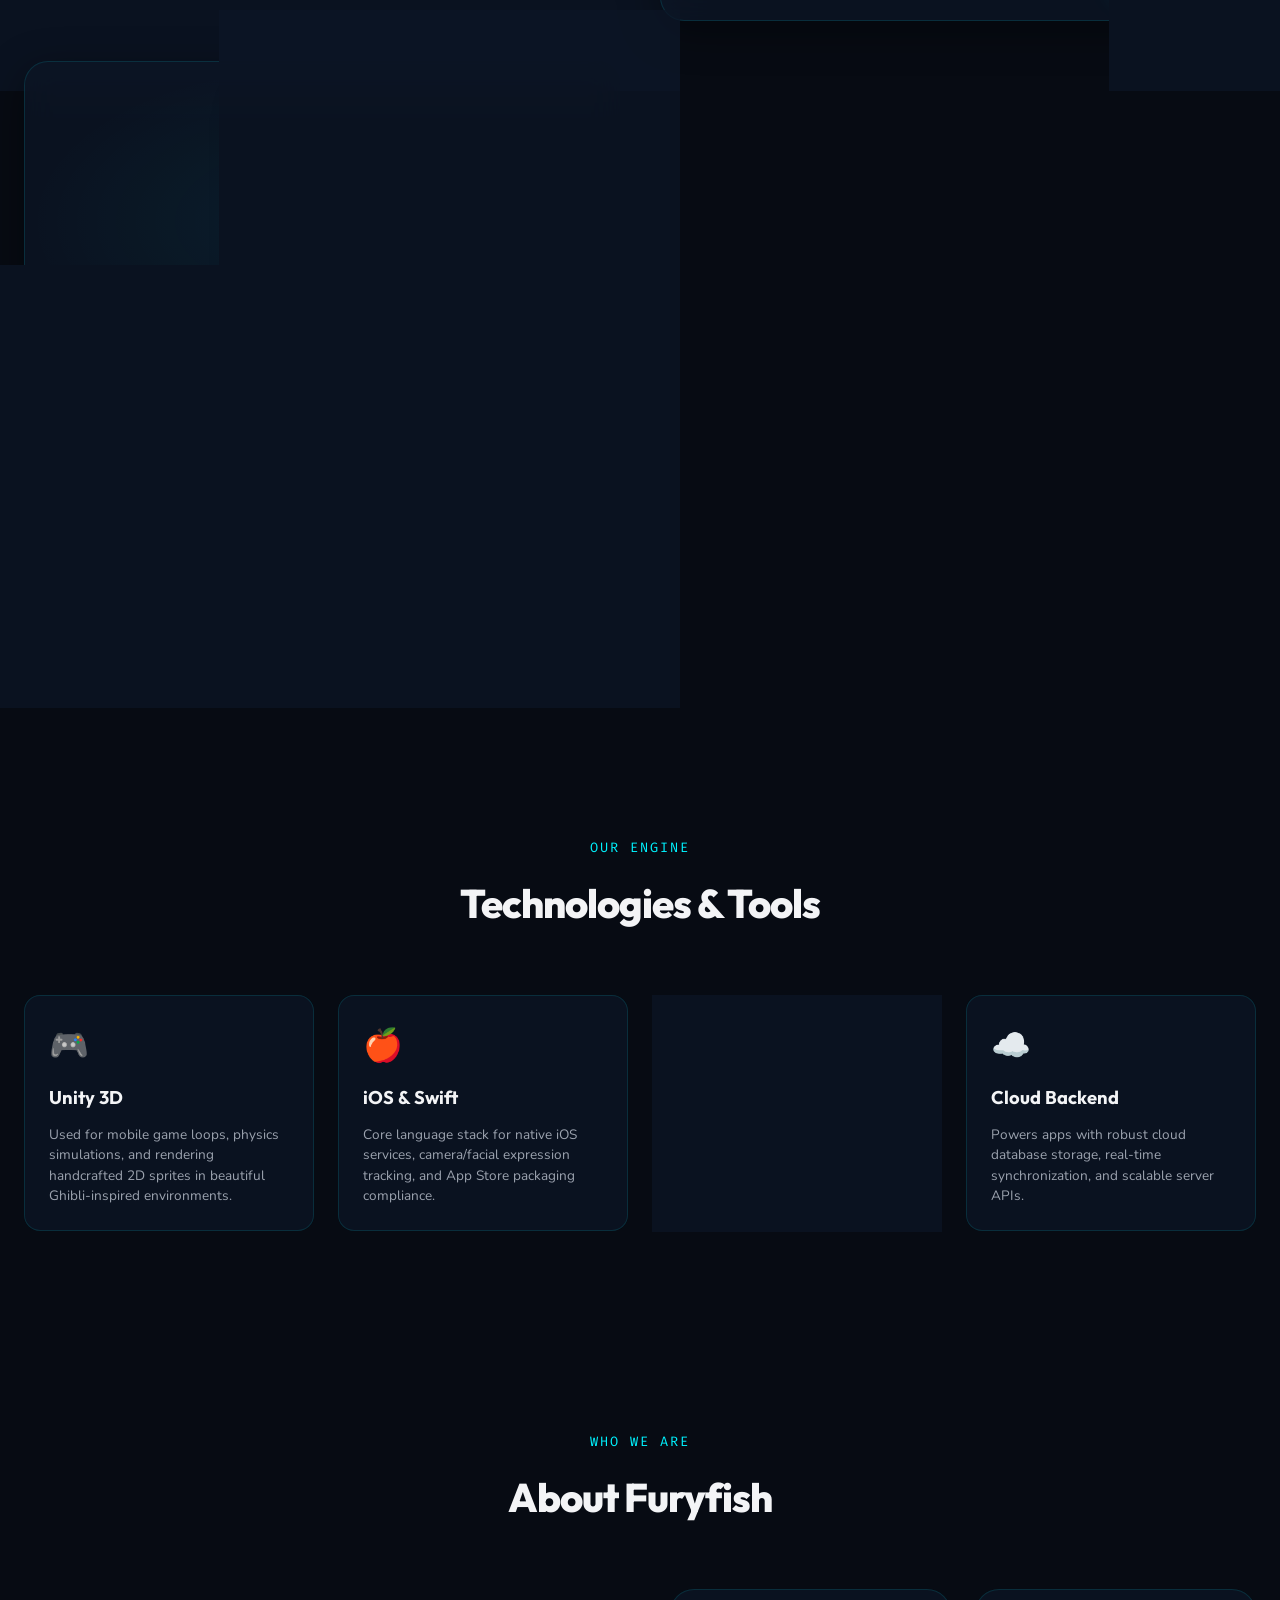
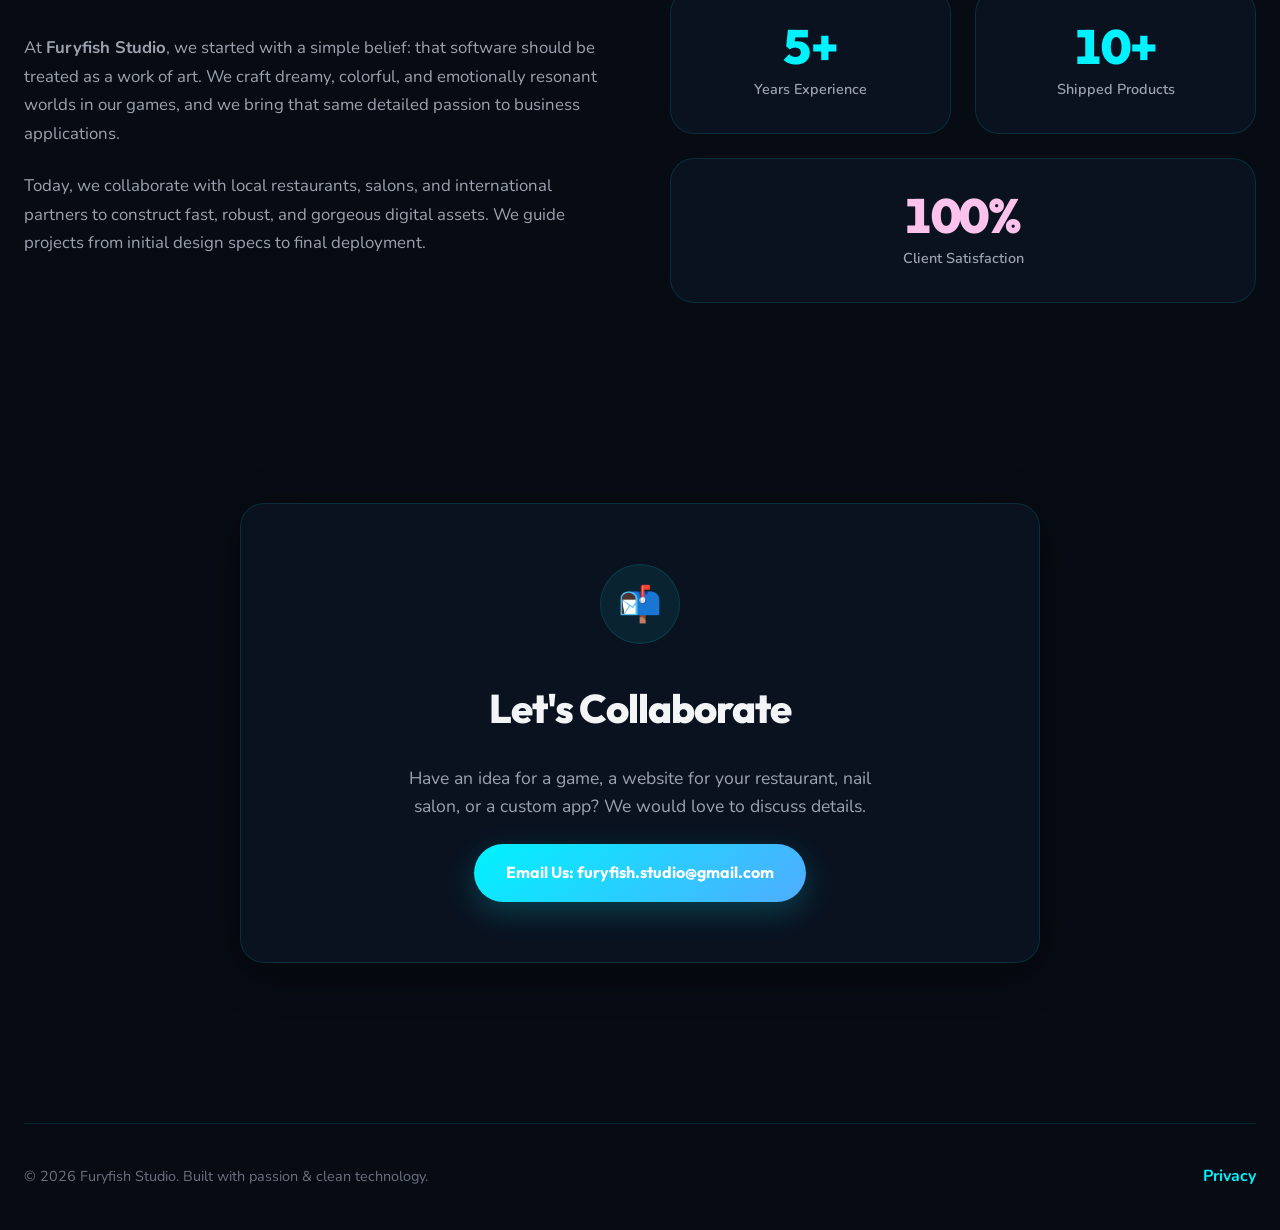
==== commit 6f4eb965: "Updated games" ====
--- a/index.html
+++ b/index.html
@@ -10,7 +10,7 @@
     <link rel="preconnect" href="https://fonts.googleapis.com">
     <link rel="preconnect" href="https://fonts.gstatic.com" crossorigin>
     <link href="https://fonts.googleapis.com/css2?family=Nunito:wght@400;500;600;700&family=Outfit:wght@400;500;600;700;800&family=Fira+Code:wght@400;500&display=swap" rel="stylesheet">
-    <link rel="stylesheet" href="styles.css?v=1.0.7">
+    <link rel="stylesheet" href="styles.css?v=1.0.8">
 </head>
 
 <body>
@@ -461,7 +461,7 @@
         </div>
     </div>
 
-    <script src="main.js?v=1.0.7"></script>
+    <script src="main.js?v=1.0.8"></script>
 </body>
 
 </html>
--- a/styles.css
+++ b/styles.css
@@ -1199,6 +1199,121 @@
     display: flex;
     align-items: center;
     gap: 4px;
+}
+
+/* 4. Game Preview Screen (Phone Mockup for Games from games.json) */
+.game-media-container {
+    background: radial-gradient(ellipse at center, rgba(0, 242, 254, 0.06) 0%, transparent 70%);
+}
+
+.game-phone-mockup {
+    transform: scale(1);
+    transition: transform 0.4s cubic-bezier(0.34, 1.56, 0.64, 1);
+}
+
+.project-card:hover .game-phone-mockup {
+    transform: scale(1.04);
+}
+
+.game-preview-screen {
+    width: 100%;
+    height: 100%;
+    background: linear-gradient(160deg, #0c1222 0%, #1a1040 50%, #0d1b2a 100%);
+    display: flex;
+    flex-direction: column;
+    align-items: center;
+    justify-content: center;
+    gap: 10px;
+    padding: 20px 12px 14px;
+    position: relative;
+    overflow: hidden;
+}
+
+.game-preview-bg {
+    position: absolute;
+    inset: 0;
+    background:
+        radial-gradient(circle at 30% 20%, rgba(0, 242, 254, 0.12) 0%, transparent 50%),
+        radial-gradient(circle at 70% 80%, rgba(251, 194, 235, 0.08) 0%, transparent 50%);
+    pointer-events: none;
+    animation: game-bg-pulse 4s ease-in-out infinite alternate;
+}
+
+@keyframes game-bg-pulse {
+    0% { opacity: 0.7; }
+    100% { opacity: 1; }
+}
+
+.game-icon-wrapper {
+    width: 80px;
+    height: 80px;
+    border-radius: 20px;
+    overflow: hidden;
+    box-shadow:
+        0 8px 32px rgba(0, 0, 0, 0.4),
+        0 0 0 1px rgba(255, 255, 255, 0.08),
+        0 0 40px rgba(0, 242, 254, 0.15);
+    position: relative;
+    z-index: 2;
+    transition: box-shadow 0.3s ease;
+}
+
+.project-card:hover .game-icon-wrapper {
+    box-shadow:
+        0 12px 40px rgba(0, 0, 0, 0.5),
+        0 0 0 1px rgba(255, 255, 255, 0.12),
+        0 0 60px rgba(0, 242, 254, 0.25);
+}
+
+.game-icon-img {
+    width: 100%;
+    height: 100%;
+    object-fit: cover;
+    display: block;
+}
+
+.game-preview-name {
+    font-family: var(--font-heading);
+    font-size: 0.75rem;
+    font-weight: 700;
+    color: #fff;
+    text-align: center;
+    line-height: 1.2;
+    z-index: 2;
+    max-width: 90%;
+    text-shadow: 0 1px 4px rgba(0, 0, 0, 0.5);
+}
+
+.game-preview-genres {
+    display: flex;
+    gap: 4px;
+    flex-wrap: wrap;
+    justify-content: center;
+    z-index: 2;
+}
+
+.game-genre-pill {
+    background: rgba(255, 255, 255, 0.08);
+    border: 1px solid rgba(255, 255, 255, 0.1);
+    color: rgba(255, 255, 255, 0.7);
+    font-family: var(--font-mono);
+    font-size: 0.45rem;
+    padding: 2px 6px;
+    border-radius: 20px;
+    text-transform: uppercase;
+    letter-spacing: 0.5px;
+}
+
+.game-preview-price {
+    font-family: var(--font-mono);
+    font-size: 0.55rem;
+    font-weight: 700;
+    color: #4ade80;
+    background: rgba(34, 197, 94, 0.1);
+    border: 1px solid rgba(34, 197, 94, 0.2);
+    padding: 2px 10px;
+    border-radius: 20px;
+    z-index: 2;
 }
 
 /* -------------------------------------------------------------
